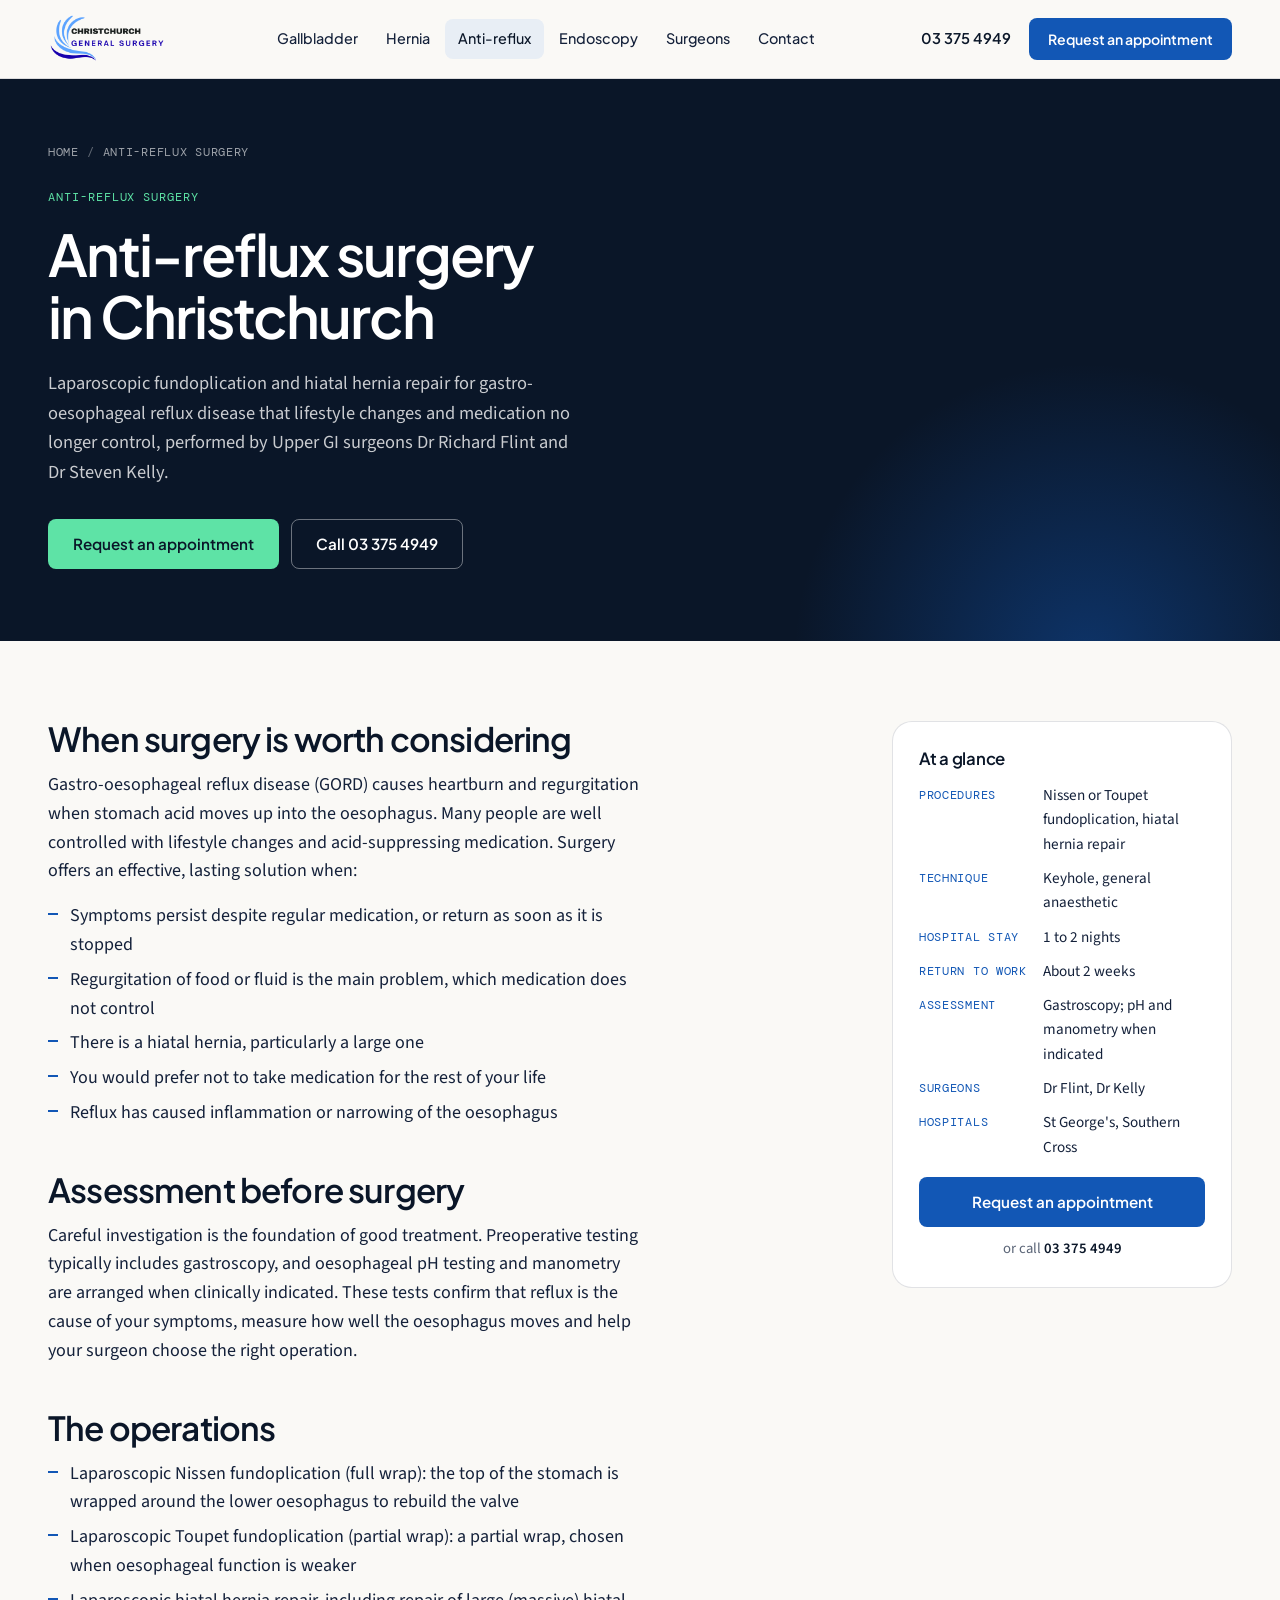
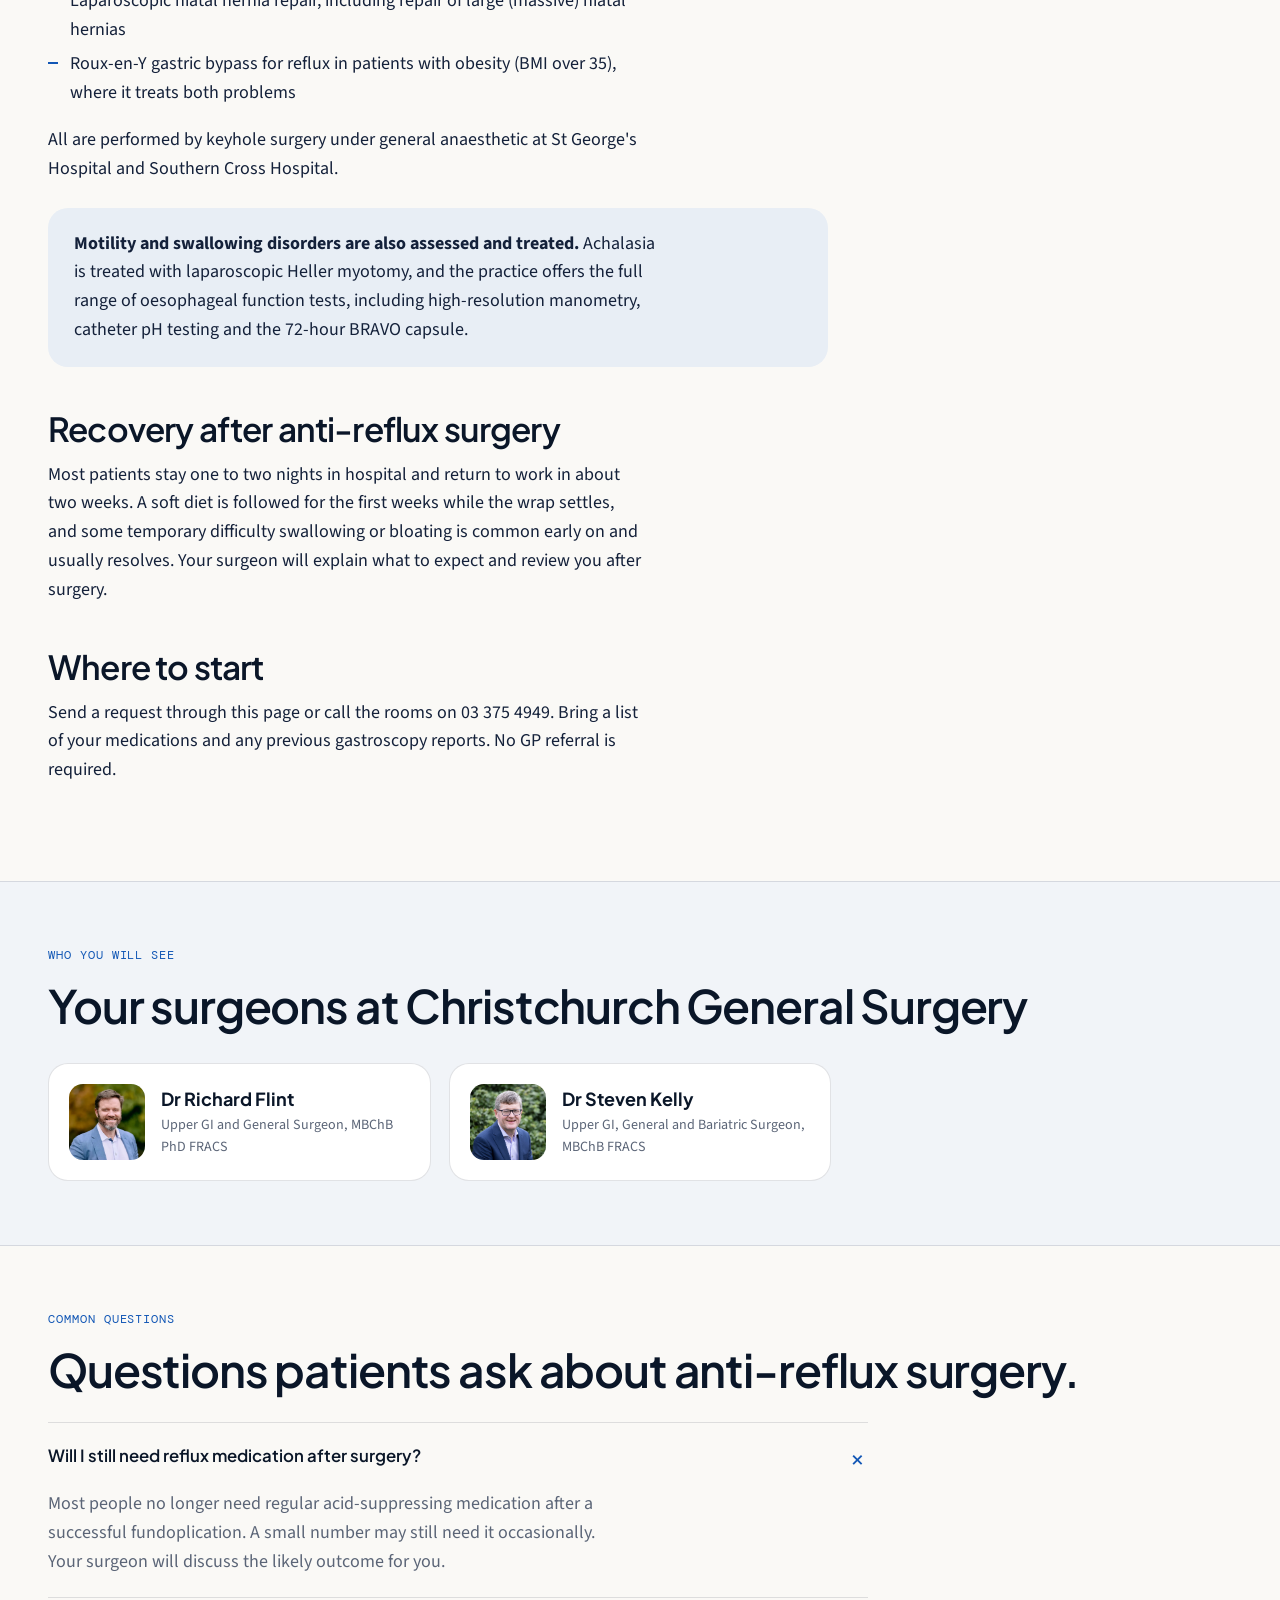
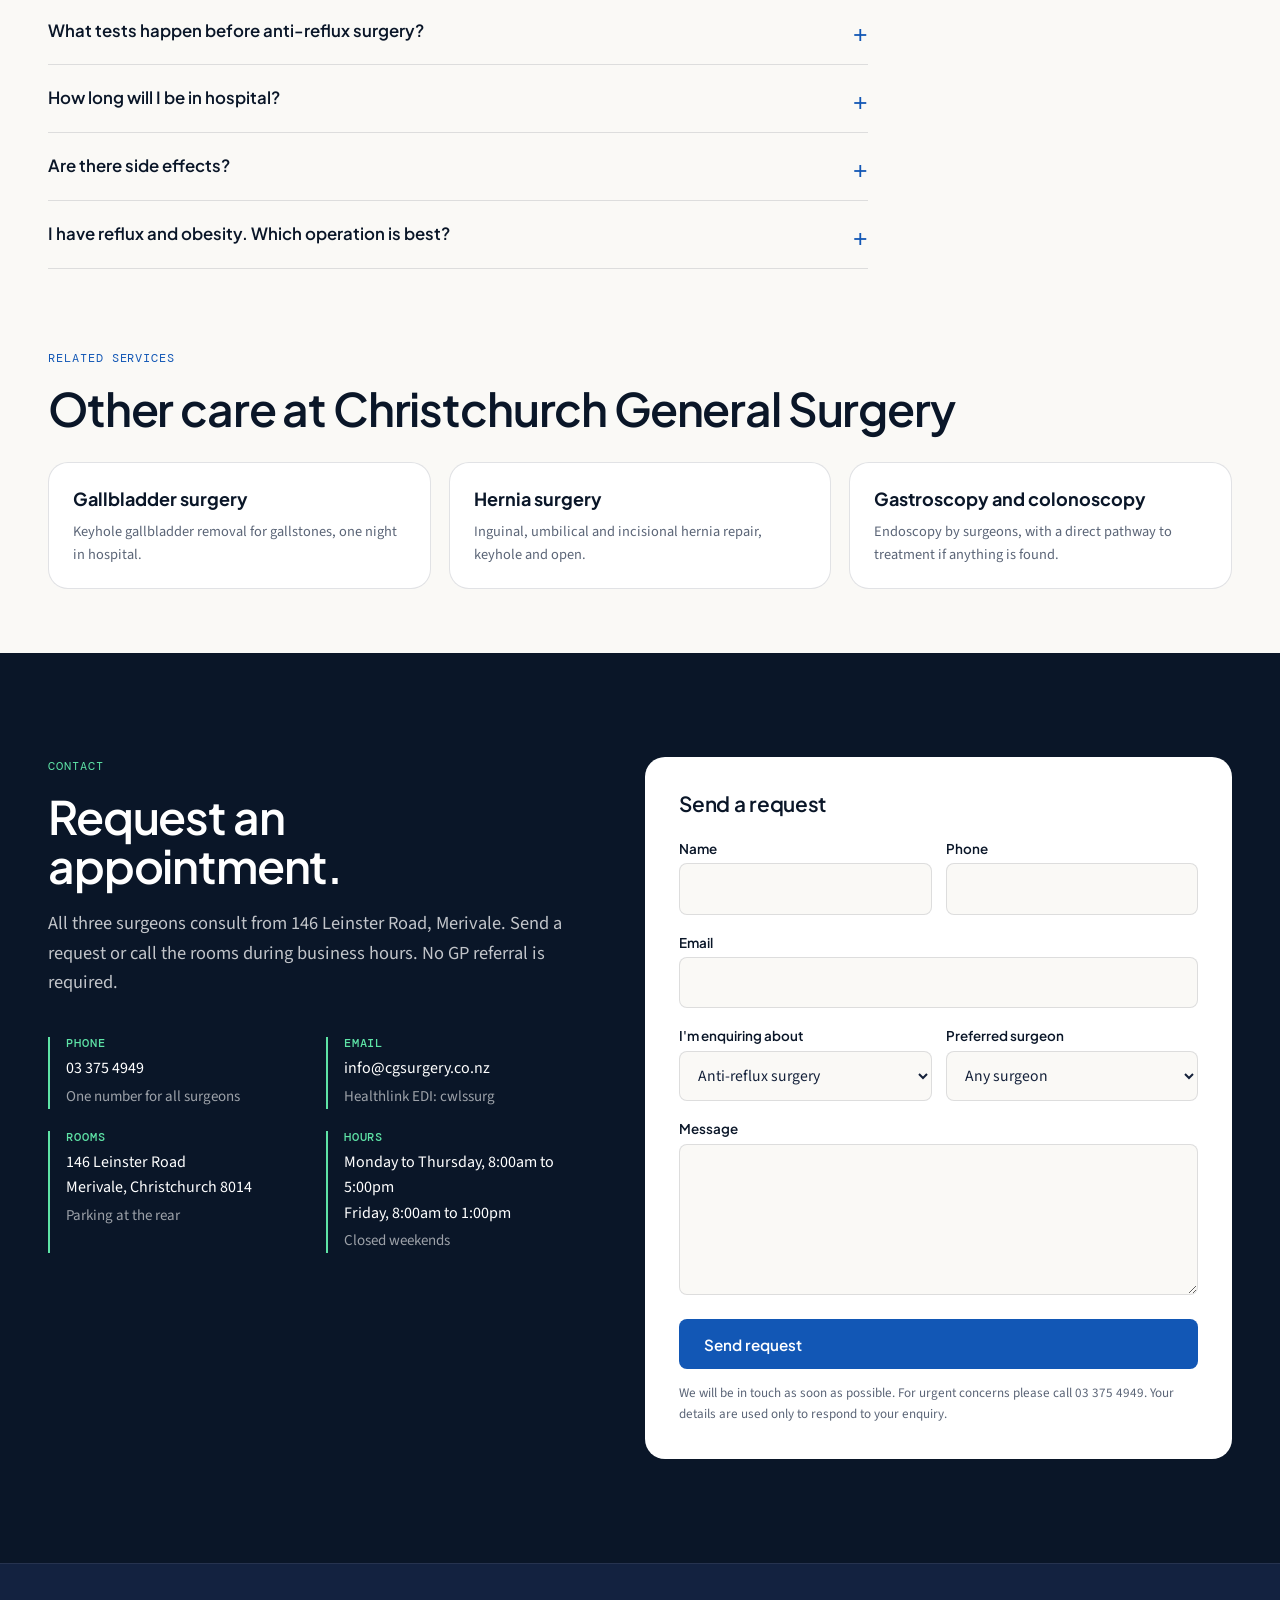
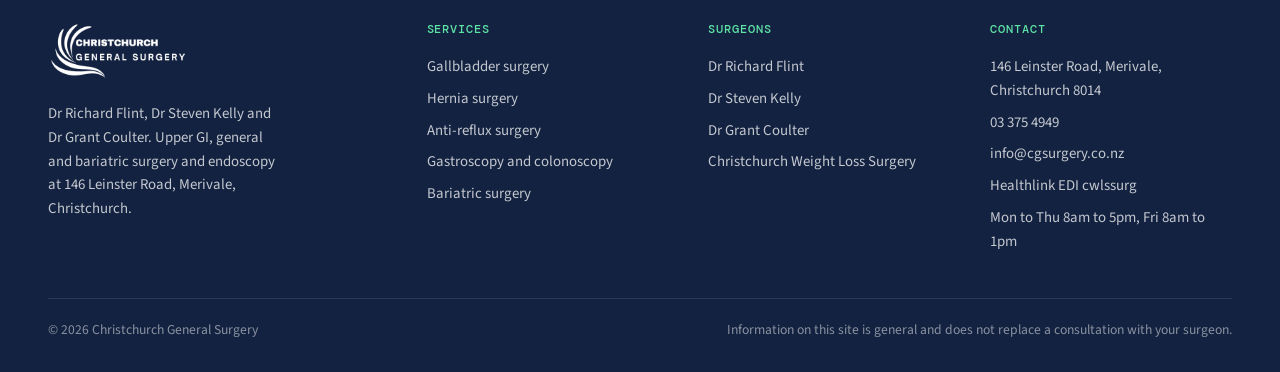
==== anti-reflux-surgery-christchurch/index.html @ 4b572319 "Redesign: Ink design with service pages, SEO, Google Ads tag and Netlify form New single-page home p" ====
<!DOCTYPE html>
<html lang="en-NZ">
<head>
<meta charset="UTF-8">
<meta name="viewport" content="width=device-width, initial-scale=1.0">
<title>Anti-Reflux Surgery Christchurch | Fundoplication & Hiatal Hernia Repair</title>
<meta name="description" content="Laparoscopic anti-reflux surgery in Christchurch: Nissen and Toupet fundoplication and hiatal hernia repair for reflux that medication no longer controls. Dr Richard Flint and Dr Steven Kelly, Upper GI surgeons. One to two nights in hospital.">
<meta name="robots" content="index, follow, max-image-preview:large, max-snippet:-1">
<link rel="canonical" href="https://christchurchgeneralsurgery.co.nz/anti-reflux-surgery-christchurch/">
<meta name="theme-color" content="#0A1628">
<meta name="geo.region" content="NZ-CAN">
<meta name="geo.placename" content="Merivale, Christchurch">
<meta property="og:type" content="website">
<meta property="og:site_name" content="Christchurch General Surgery">
<meta property="og:locale" content="en_NZ">
<meta property="og:title" content="Anti-Reflux Surgery Christchurch | Fundoplication & Hiatal Hernia Repair">
<meta property="og:description" content="Laparoscopic anti-reflux surgery in Christchurch: Nissen and Toupet fundoplication and hiatal hernia repair for reflux that medication no longer controls. Dr Richard Flint and Dr Steven Kelly, Upper GI surgeons. One to two nights in hospital.">
<meta property="og:url" content="https://christchurchgeneralsurgery.co.nz/anti-reflux-surgery-christchurch/">
<meta property="og:image" content="https://christchurchgeneralsurgery.co.nz/images/og-christchurch-general-surgery.jpg">
<meta property="og:image:width" content="1200">
<meta property="og:image:height" content="630">
<meta name="twitter:card" content="summary_large_image">
<meta name="twitter:title" content="Anti-Reflux Surgery Christchurch | Fundoplication & Hiatal Hernia Repair">
<meta name="twitter:description" content="Laparoscopic anti-reflux surgery in Christchurch: Nissen and Toupet fundoplication and hiatal hernia repair for reflux that medication no longer controls. Dr Richard Flint and Dr Steven Kelly, Upper GI surgeons. One to two nights in hospital.">
<meta name="twitter:image" content="https://christchurchgeneralsurgery.co.nz/images/og-christchurch-general-surgery.jpg">
<link rel="icon" href="/favicon.svg" type="image/svg+xml">
<link rel="icon" href="/favicon-32.png" sizes="32x32" type="image/png">
<link rel="apple-touch-icon" href="/apple-touch-icon.png">
<link rel="manifest" href="/site.webmanifest">
<script async src="https://www.googletagmanager.com/gtag/js?id=G-P8L0BK0NYY"></script>
<script>
window.dataLayer=window.dataLayer||[];function gtag(){dataLayer.push(arguments);}gtag('js',new Date());
gtag('config','G-P8L0BK0NYY');
/* Google Ads conversion tracking: 'Submit lead form' conversion action (fires on /thank-you/). */
window.CGS_ADS_ID='AW-7681049665';
window.CGS_ADS_CONVERSION_LABEL='76OHCMGIzs4cEKjw5ptE';
if(window.CGS_ADS_ID){gtag('config',window.CGS_ADS_ID,{allow_enhanced_conversions:true});}
</script>
<link rel="preconnect" href="https://fonts.googleapis.com">
<link rel="preconnect" href="https://fonts.gstatic.com" crossorigin>
<link href="https://fonts.googleapis.com/css2?family=Plus+Jakarta+Sans:wght@400;500;600;700&family=Source+Sans+3:wght@400;500;600&family=DM+Mono:wght@400;500&display=swap" rel="stylesheet">
<link rel="stylesheet" href="/css/site.css">
<script type="application/ld+json">{
 "@context": "https://schema.org",
 "@type": "MedicalWebPage",
 "@id": "https://christchurchgeneralsurgery.co.nz/anti-reflux-surgery-christchurch/#webpage",
 "url": "https://christchurchgeneralsurgery.co.nz/anti-reflux-surgery-christchurch/",
 "name": "Anti-Reflux Surgery Christchurch | Fundoplication & Hiatal Hernia Repair",
 "description": "Laparoscopic anti-reflux surgery in Christchurch: Nissen and Toupet fundoplication and hiatal hernia repair for reflux that medication no longer controls. Dr Richard Flint and Dr Steven Kelly, Upper GI surgeons. One to two nights in hospital.",
 "inLanguage": "en-NZ",
 "isPartOf": {
  "@id": "https://christchurchgeneralsurgery.co.nz/#website"
 },
 "about": {
  "@type": "MedicalProcedure",
  "name": "Laparoscopic fundoplication and hiatal hernia repair",
  "procedureType": "https://schema.org/SurgicalProcedure",
  "howPerformed": "Keyhole, general anaesthetic",
  "provider": {
   "@id": "https://christchurchgeneralsurgery.co.nz/#organization"
  }
 },
 "audience": {
  "@type": "MedicalAudience",
  "audienceType": "Patient"
 },
 "provider": {
  "@id": "https://christchurchgeneralsurgery.co.nz/#organization"
 },
 "lastReviewed": "2026-09-12"
}</script>
<script type="application/ld+json">{
 "@context": "https://schema.org",
 "@type": "BreadcrumbList",
 "itemListElement": [
  {
   "@type": "ListItem",
   "position": 1,
   "name": "Home",
   "item": "https://christchurchgeneralsurgery.co.nz/"
  },
  {
   "@type": "ListItem",
   "position": 2,
   "name": "Anti-reflux surgery in Christchurch",
   "item": "https://christchurchgeneralsurgery.co.nz/anti-reflux-surgery-christchurch/"
  }
 ]
}</script>
<script type="application/ld+json">{
 "@context": "https://schema.org",
 "@type": "FAQPage",
 "mainEntity": [
  {
   "@type": "Question",
   "name": "Will I still need reflux medication after surgery?",
   "acceptedAnswer": {
    "@type": "Answer",
    "text": "Most people no longer need regular acid-suppressing medication after a successful fundoplication. A small number may still need it occasionally. Your surgeon will discuss the likely outcome for you."
   }
  },
  {
   "@type": "Question",
   "name": "What tests happen before anti-reflux surgery?",
   "acceptedAnswer": {
    "@type": "Answer",
    "text": "Preoperative testing typically includes gastroscopy. Oesophageal pH testing and manometry are arranged when clinically indicated."
   }
  },
  {
   "@type": "Question",
   "name": "How long will I be in hospital?",
   "acceptedAnswer": {
    "@type": "Answer",
    "text": "Anti-reflux and hiatal hernia surgery is usually a one to two night stay, with a return to work in about two weeks."
   }
  },
  {
   "@type": "Question",
   "name": "Are there side effects?",
   "acceptedAnswer": {
    "@type": "Answer",
    "text": "Some people notice temporary difficulty swallowing, bloating or difficulty burping in the first weeks. These usually settle as the wrap softens. Your surgeon will explain the risks and benefits in detail at your consultation."
   }
  },
  {
   "@type": "Question",
   "name": "I have reflux and obesity. Which operation is best?",
   "acceptedAnswer": {
    "@type": "Answer",
    "text": "For patients with a BMI over 35, Roux-en-Y gastric bypass may be recommended because it treats reflux and supports weight loss at the same time. This is discussed individually."
   }
  }
 ]
}</script>
</head>
<body>
<a class="skip" href="#main">Skip to content</a>
<nav class="nav" aria-label="Primary">
  <div class="wrap">
    <a class="brand" href="/" aria-label="Christchurch General Surgery home"><img src="/images/cgs-logo.png" alt="Christchurch General Surgery" width="820" height="360"></a>
    <button class="menu" type="button" aria-expanded="false" aria-controls="nav-links" aria-label="Open menu"><span></span><span></span><span></span></button>
    <ul id="nav-links">
      <li><a href="/gallbladder-surgery-christchurch/">Gallbladder</a></li>
      <li><a href="/hernia-surgery-christchurch/">Hernia</a></li>
      <li><a href="/anti-reflux-surgery-christchurch/" aria-current="page">Anti-reflux</a></li>
      <li><a href="/endoscopy-christchurch/">Endoscopy</a></li>
      <li><a href="/#surgeons">Surgeons</a></li>
      <li><a href="/#contact">Contact</a></li>
    </ul>
    <div class="right">
      <a class="phone" href="tel:+6433754949">03 375 4949</a>
      <a class="btn btn-p" href="/#contact">Request an appointment</a>
    </div>
  </div>
</nav>
<main id="main">
<header class="page-hero">
  <div class="wrap">
    <ol class="crumbs"><li><a href="/">Home</a></li><li>Anti-reflux surgery</li></ol>
    <span class="mono">Anti-reflux surgery</span>
    <h1>Anti-reflux surgery in Christchurch</h1>
    <p>Laparoscopic fundoplication and hiatal hernia repair for gastro-oesophageal reflux disease that lifestyle changes and medication no longer control, performed by Upper GI surgeons Dr Richard Flint and Dr Steven Kelly.</p>
    <div class="ctas">
      <a class="btn btn-m" href="#contact">Request an appointment</a>
      <a class="btn btn-w" href="tel:+6433754949">Call 03 375 4949</a>
    </div>
  </div>
</header>
<section class="svc-body">
  <div class="wrap">
    <article class="prose">
      <h2>When surgery is worth considering</h2>
      <p>Gastro-oesophageal reflux disease (GORD) causes heartburn and regurgitation when stomach acid moves up into the oesophagus. Many people are well controlled with lifestyle changes and acid-suppressing medication. Surgery offers an effective, lasting solution when:</p>
      <ul>
        <li>Symptoms persist despite regular medication, or return as soon as it is stopped</li>
        <li>Regurgitation of food or fluid is the main problem, which medication does not control</li>
        <li>There is a hiatal hernia, particularly a large one</li>
        <li>You would prefer not to take medication for the rest of your life</li>
        <li>Reflux has caused inflammation or narrowing of the oesophagus</li>
      </ul>
      <h2>Assessment before surgery</h2>
      <p>Careful investigation is the foundation of good treatment. Preoperative testing typically includes gastroscopy, and oesophageal pH testing and manometry are arranged when clinically indicated. These tests confirm that reflux is the cause of your symptoms, measure how well the oesophagus moves and help your surgeon choose the right operation.</p>
      <h2>The operations</h2>
      <ul>
        <li>Laparoscopic Nissen fundoplication (full wrap): the top of the stomach is wrapped around the lower oesophagus to rebuild the valve</li>
        <li>Laparoscopic Toupet fundoplication (partial wrap): a partial wrap, chosen when oesophageal function is weaker</li>
        <li>Laparoscopic hiatal hernia repair, including repair of large (massive) hiatal hernias</li>
        <li>Roux-en-Y gastric bypass for reflux in patients with obesity (BMI over 35), where it treats both problems</li>
      </ul>
      <p>All are performed by keyhole surgery under general anaesthetic at St George's Hospital and Southern Cross Hospital.</p>
      <div class="callout"><p><strong>Motility and swallowing disorders are also assessed and treated.</strong> Achalasia is treated with laparoscopic Heller myotomy, and the practice offers the full range of oesophageal function tests, including high-resolution manometry, catheter pH testing and the 72-hour BRAVO capsule.</p></div>
      <h2>Recovery after anti-reflux surgery</h2>
      <p>Most patients stay one to two nights in hospital and return to work in about two weeks. A soft diet is followed for the first weeks while the wrap settles, and some temporary difficulty swallowing or bloating is common early on and usually resolves. Your surgeon will explain what to expect and review you after surgery.</p>
      <h2>Where to start</h2>
      <p>Send a request through this page or call the rooms on 03 375 4949. Bring a list of your medications and any previous gastroscopy reports. No GP referral is required.</p>
    </article>
    <aside class="aside">
      <div class="facts">
        <h3>At a glance</h3>
        <dl><dt>Procedures</dt><dd>Nissen or Toupet fundoplication, hiatal hernia repair</dd><dt>Technique</dt><dd>Keyhole, general anaesthetic</dd><dt>Hospital stay</dt><dd>1 to 2 nights</dd><dt>Return to work</dt><dd>About 2 weeks</dd><dt>Assessment</dt><dd>Gastroscopy; pH and manometry when indicated</dd><dt>Surgeons</dt><dd>Dr Flint, Dr Kelly</dd><dt>Hospitals</dt><dd>St George's, Southern Cross</dd></dl>
        <a class="btn btn-p" href="#contact">Request an appointment</a>
        <p class="call">or call <a href="tel:+6433754949">03 375 4949</a></p>
      </div>
    </aside>
  </div>
</section>
<section class="who">
  <div class="wrap">
    <span class="mono">Who you will see</span>
    <h2>Your surgeons at Christchurch General Surgery</h2>
    <div class="who-grid"><div class="who-card"><img src="/images/dr-richard-flint-surgeon-christchurch.jpg" alt="Dr Richard Flint, Upper GI and General Surgeon, MBChB PhD FRACS" width="532" height="466" loading="lazy"><div><b>Dr Richard Flint</b><span>Upper GI and General Surgeon, MBChB PhD FRACS</span></div></div><div class="who-card"><img src="/images/dr-steven-kelly-surgeon-christchurch.jpg" alt="Dr Steven Kelly, Upper GI, General and Bariatric Surgeon, MBChB FRACS" width="900" height="900" loading="lazy"><div><b>Dr Steven Kelly</b><span>Upper GI, General and Bariatric Surgeon, MBChB FRACS</span></div></div></div>
  </div>
</section>
<section class="faq-simple" id="faq">
  <div class="wrap">
    <span class="mono">Common questions</span>
    <h2>Questions patients ask about anti-reflux surgery.</h2>
    <div class="grid">
      <details open><summary>Will I still need reflux medication after surgery?</summary><p>Most people no longer need regular acid-suppressing medication after a successful fundoplication. A small number may still need it occasionally. Your surgeon will discuss the likely outcome for you.</p></details>
      <details><summary>What tests happen before anti-reflux surgery?</summary><p>Preoperative testing typically includes gastroscopy. Oesophageal pH testing and manometry are arranged when clinically indicated.</p></details>
      <details><summary>How long will I be in hospital?</summary><p>Anti-reflux and hiatal hernia surgery is usually a one to two night stay, with a return to work in about two weeks.</p></details>
      <details><summary>Are there side effects?</summary><p>Some people notice temporary difficulty swallowing, bloating or difficulty burping in the first weeks. These usually settle as the wrap softens. Your surgeon will explain the risks and benefits in detail at your consultation.</p></details>
      <details><summary>I have reflux and obesity. Which operation is best?</summary><p>For patients with a BMI over 35, Roux-en-Y gastric bypass may be recommended because it treats reflux and supports weight loss at the same time. This is discussed individually.</p></details>
    </div>
  </div>
</section>
<section class="related" style="padding-top:0">
  <div class="wrap">
    <span class="mono">Related services</span>
    <h2>Other care at Christchurch General Surgery</h2>
    <div class="rel-grid"><a href="/gallbladder-surgery-christchurch/"><b>Gallbladder surgery</b><span>Keyhole gallbladder removal for gallstones, one night in hospital.</span></a><a href="/hernia-surgery-christchurch/"><b>Hernia surgery</b><span>Inguinal, umbilical and incisional hernia repair, keyhole and open.</span></a><a href="/endoscopy-christchurch/"><b>Gastroscopy and colonoscopy</b><span>Endoscopy by surgeons, with a direct pathway to treatment if anything is found.</span></a></div>
  </div>
</section>
<section class="contact" id="contact">
  <div class="wrap">
    <div>
      <span class="mono">Contact</span>
      <h2>Request an appointment.</h2>
      <p class="lede" style="margin-top:18px">All three surgeons consult from 146 Leinster Road, Merivale. Send a request or call the rooms during business hours. No GP referral is required.</p>
      <div class="cinfo">
        <div><h4>Phone</h4><p><a href="tel:+6433754949">03 375 4949</a></p><small>One number for all surgeons</small></div>
        <div><h4>Email</h4><p><a href="mailto:info@cgsurgery.co.nz">info@cgsurgery.co.nz</a></p><small>Healthlink EDI: cwlssurg</small></div>
        <div><h4>Rooms</h4><p>146 Leinster Road<br>Merivale, Christchurch 8014</p><small>Parking at the rear</small></div>
        <div><h4>Hours</h4><p>Monday to Thursday, 8:00am to 5:00pm<br>Friday, 8:00am to 1:00pm</p><small>Closed weekends</small></div>
      </div>
    </div>
    <form name="contact" method="POST" action="/thank-you/" data-netlify="true" netlify-honeypot="bot-field">
      <input type="hidden" name="form-name" value="contact">
      <input type="hidden" name="page" value="/anti-reflux-surgery-christchurch/">
      <input type="hidden" name="subject" value="Website enquiry - Christchurch General Surgery">
      <p class="hp" aria-hidden="true"><label>Leave this field empty <input name="bot-field" tabindex="-1" autocomplete="off"></label></p>
      <h3>Send a request</h3>
      <div class="row">
        <div><label for="reflux-name">Name</label><input id="reflux-name" name="name" autocomplete="name" required></div>
        <div><label for="reflux-phone">Phone</label><input id="reflux-phone" name="phone" type="tel" autocomplete="tel"></div>
      </div>
      <div><label for="reflux-email">Email</label><input id="reflux-email" name="email" type="email" autocomplete="email" required></div>
      <div class="row">
        <div><label for="reflux-topic">I'm enquiring about</label><select id="reflux-topic" name="topic"><option>Gallbladder</option><option>Hernia</option><option selected>Anti-reflux surgery</option><option>Abdominal pain</option><option>Gastroscopy or colonoscopy</option><option>Bariatric surgery</option><option>Something else</option></select></div>
        <div><label for="reflux-surgeon">Preferred surgeon</label><select id="reflux-surgeon" name="surgeon"><option>Any surgeon</option><option>Dr Richard Flint</option><option>Dr Steven Kelly</option><option>Dr Grant Coulter (consultation or endoscopy)</option></select></div>
      </div>
      <div><label for="reflux-message">Message</label><textarea id="reflux-message" name="message" rows="5"></textarea></div>
      <button class="btn btn-p" type="submit">Send request</button>
      <small>We will be in touch as soon as possible. For urgent concerns please call 03 375 4949. Your details are used only to respond to your enquiry.</small>
    </form>
  </div>
</section>

</main>
<footer>
  <div class="wrap">
    <div class="fgrid">
      <div><img src="/images/cgs-logo.png" alt="Christchurch General Surgery" width="820" height="360" loading="lazy"><p style="font-size:.93rem;max-width:34ch">Dr Richard Flint, Dr Steven Kelly and Dr Grant Coulter. Upper GI, general and bariatric surgery and endoscopy at 146 Leinster Road, Merivale, Christchurch.</p></div>
      <div><h5>Services</h5><ul><li><a href="/gallbladder-surgery-christchurch/">Gallbladder surgery</a></li><li><a href="/hernia-surgery-christchurch/">Hernia surgery</a></li><li><a href="/anti-reflux-surgery-christchurch/">Anti-reflux surgery</a></li><li><a href="/endoscopy-christchurch/">Gastroscopy and colonoscopy</a></li><li><a href="https://cwls.co.nz" rel="noopener">Bariatric surgery</a></li></ul></div>
      <div><h5>Surgeons</h5><ul><li><a href="https://richardflintsurgery.co.nz" rel="noopener">Dr Richard Flint</a></li><li><a href="https://doctorstevenkelly.com" rel="noopener">Dr Steven Kelly</a></li><li><a href="/#surgeons">Dr Grant Coulter</a></li><li><a href="https://cwls.co.nz" rel="noopener">Christchurch Weight Loss Surgery</a></li></ul></div>
      <div><h5>Contact</h5><ul><li>146 Leinster Road, Merivale, Christchurch 8014</li><li><a href="tel:+6433754949">03 375 4949</a></li><li><a href="mailto:info@cgsurgery.co.nz">info@cgsurgery.co.nz</a></li><li>Healthlink EDI cwlssurg</li><li>Mon to Thu 8am to 5pm, Fri 8am to 1pm</li></ul></div>
    </div>
    <div class="fbot"><span>&copy; 2026 Christchurch General Surgery</span><span>Information on this site is general and does not replace a consultation with your surgeon.</span></div>
  </div>
</footer>
<script src="/js/site.js" defer></script>
</body>
</html>
---- css/site.css ----
:root{
  color-scheme:light;
  --ivory:#FAF9F6; --white:#FFFFFF; --pale:#E8EEF5; --pale-2:#F1F4F8;
  --ink:#0A1628; --ink-2:#132240; --blue:#1257B5; --blue-h:#0E4694; --mint:#5EE3A6; --mint-d:#1C9C68;
  --text:#14213A; --muted:#5B6577; --line:rgba(10,22,40,.12);
  --disp:'Plus Jakarta Sans','Helvetica Neue',Arial,sans-serif; --body:'Source Sans 3','Helvetica Neue',Arial,sans-serif; --mono:'DM Mono',ui-monospace,Menlo,monospace;
  --r:8px; --r-lg:20px; --max:1240px;
}
*,*::before,*::after{box-sizing:border-box;margin:0;padding:0}
html{scroll-behavior:smooth;-webkit-text-size-adjust:100%}
body{font-family:var(--body);color:var(--text);background:var(--ivory);line-height:1.6;-webkit-font-smoothing:antialiased;font-size:18px}
img{max-width:100%;display:block}
a{color:inherit;text-decoration:none}
ul{list-style:none}
.wrap{max-width:var(--max);margin:0 auto;padding:0 28px}
h1,h2,h3,h4{font-family:var(--disp);font-weight:600;letter-spacing:-.025em;line-height:1.08;text-wrap:balance;color:var(--ink)}
h1{font-size:clamp(2.7rem,5.4vw,4.4rem);letter-spacing:-.035em}
h2{font-size:clamp(2rem,3.6vw,3rem)}
h3{font-size:1.3rem;letter-spacing:-.015em;line-height:1.25}
.mono{font-family:var(--mono);font-size:.74rem;letter-spacing:.08em;text-transform:uppercase;color:var(--blue);display:block;margin-bottom:16px}
.lede{font-size:1.15rem;color:var(--muted);max-width:60ch}
.btn{display:inline-flex;align-items:center;gap:10px;height:50px;padding:0 24px;border-radius:var(--r);font-family:var(--disp);font-weight:600;font-size:.95rem;border:1.5px solid transparent;transition:background .18s,color .18s,border-color .18s;white-space:nowrap}
.btn:focus-visible{outline:3px solid var(--mint);outline-offset:2px}
.btn-p{background:var(--blue);color:#fff}.btn-p:hover{background:var(--blue-h)}
.btn-m{background:var(--mint);color:var(--ink)}.btn-m:hover{background:#4BD595}
.btn-w{background:transparent;color:#fff;border-color:rgba(255,255,255,.4)}.btn-w:hover{border-color:#fff}
.btn-o{background:transparent;color:var(--ink);border-color:var(--ink)}.btn-o:hover{background:var(--ink);color:#fff}
.link{color:var(--blue);font-weight:600;display:inline-flex;align-items:center;gap:6px;font-family:var(--disp);font-size:.92rem}.link:hover{text-decoration:underline}
.link svg{width:16px;height:16px}
section{padding:104px 0}
/* NAV */
.nav{position:sticky;top:0;z-index:50;background:rgba(250,249,246,.92);backdrop-filter:blur(12px);border-bottom:1px solid var(--line)}
.nav .wrap{height:78px;display:flex;align-items:center;justify-content:space-between;gap:24px}
.nav img{height:54px;width:auto}
.nav ul{display:flex;gap:2px}
.nav li a{display:block;padding:8px 13px;border-radius:var(--r);font-family:var(--disp);font-size:.9rem;font-weight:500;color:var(--text)}
.nav li a:hover{background:var(--pale);color:var(--ink)}
.nav .right{display:flex;align-items:center;gap:18px}
.nav .phone{font-family:var(--disp);font-weight:600;color:var(--ink);font-size:.92rem}
.nav .btn{height:42px;padding:0 18px;font-size:.88rem}
/* HERO */
.hero{background:var(--ink);color:#fff;padding:88px 0 0;position:relative;overflow:hidden}
.hero::before{content:"";position:absolute;inset:auto -10% -40% auto;width:60vw;height:60vw;max-width:900px;max-height:900px;border-radius:50%;background:radial-gradient(circle,rgba(18,87,181,.45),rgba(18,87,181,0) 65%);pointer-events:none}
.hero .wrap{display:grid;grid-template-columns:1.1fr .9fr;gap:56px;align-items:end;position:relative}
.hero .copy{padding-bottom:88px}
.hero .mono{color:var(--mint)}
.hero h1{color:#fff}
.hero h1 span{color:var(--mint)}
.hero p{font-size:1.2rem;color:rgba(255,255,255,.78);max-width:50ch;margin:26px 0 36px}
.hero .ctas{display:flex;gap:12px;flex-wrap:wrap}
.hero .pic{position:relative}
.hero .pic img{border-radius:var(--r-lg) var(--r-lg) 0 0;aspect-ratio:4/4.4;object-fit:cover;object-position:center 15%;width:100%}
.hero .badge{position:absolute;left:-28px;bottom:56px;background:var(--white);color:var(--ink);border-radius:14px;padding:16px 18px;box-shadow:0 20px 50px rgba(0,0,0,.3);display:grid;grid-template-columns:auto 1fr;gap:12px;align-items:center;max-width:300px}
.hero .badge .dot{width:10px;height:10px;border-radius:50%;background:var(--mint-d);box-shadow:0 0 0 4px rgba(94,227,166,.3)}
.hero .badge b{font-family:var(--disp);font-size:.92rem;display:block}
.hero .badge small{color:var(--muted);font-size:.82rem}
.ticker{background:var(--ink-2);border-top:1px solid rgba(255,255,255,.1);color:rgba(255,255,255,.85)}
.ticker .wrap{display:flex;flex-wrap:wrap;gap:12px 40px;padding-top:18px;padding-bottom:18px;font-family:var(--mono);font-size:.78rem;letter-spacing:.06em;text-transform:uppercase}
.ticker span::before{content:"";display:inline-block;width:6px;height:6px;border-radius:50%;background:var(--mint);margin-right:10px;vertical-align:middle}
/* BENTO */
.bento{display:grid;grid-template-columns:repeat(6,1fr);grid-auto-rows:minmax(200px,auto);gap:18px;margin-top:52px}
.tile{background:var(--white);border:1px solid var(--line);border-radius:var(--r-lg);padding:30px;display:flex;flex-direction:column;gap:12px}
.tile.big{grid-column:span 3;grid-row:span 2}
.tile.mid{grid-column:span 3}
.tile.sm{grid-column:span 2}
.tile.wide{grid-column:span 4}
.tile.dark{background:var(--ink);color:#fff;border-color:transparent}
.tile.dark h3{color:#fff}.tile.dark p{color:rgba(255,255,255,.75)}
.tile.blue{background:var(--blue);color:#fff;border-color:transparent}
.tile.blue h3{color:#fff}.tile.blue p{color:rgba(255,255,255,.8)}
.tile.pale{background:var(--pale)}
.tile .mono{margin-bottom:4px}
.tile p{color:var(--muted);font-size:.98rem}
.tile ul{display:flex;flex-wrap:wrap;gap:8px;margin-top:auto;padding-top:14px}
.tile li{font-family:var(--disp);font-size:.8rem;font-weight:500;padding:6px 12px;border-radius:999px;background:var(--pale);color:var(--ink)}
.tile.dark li{background:rgba(255,255,255,.12);color:#fff}
.tile.blue li{background:rgba(255,255,255,.18);color:#fff}
.tile .link{margin-top:auto;padding-top:14px}
.tile.dark .link,.tile.blue .link{color:var(--mint)}
.tile .big-n{font-family:var(--disp);font-weight:700;font-size:3.4rem;letter-spacing:-.04em;line-height:1;color:var(--mint);font-variant-numeric:tabular-nums}
/* OUTCOMES */
.out{background:var(--pale-2);border-top:1px solid var(--line);border-bottom:1px solid var(--line)}
.out .wrap{display:grid;grid-template-columns:1fr 1.3fr;gap:64px;align-items:center}
.stats{display:grid;grid-template-columns:1fr 1fr;gap:18px}
.stat{background:var(--white);border:1px solid var(--line);border-radius:var(--r-lg);padding:26px}
.stat b{font-family:var(--disp);font-weight:700;font-size:clamp(2.4rem,4vw,3.4rem);letter-spacing:-.04em;line-height:1;color:var(--ink);display:block;font-variant-numeric:tabular-nums}
.stat b i{font-style:normal;color:var(--mint-d)}
.stat span{display:block;margin-top:8px;color:var(--muted);font-size:.95rem}
.stat .bar{height:4px;border-radius:2px;background:var(--pale);margin-top:16px;overflow:hidden}
.stat .bar i{display:block;height:100%;background:linear-gradient(90deg,var(--blue),var(--mint))}
/* SURGEONS */
.docs{display:grid;grid-template-columns:1fr 1fr;gap:20px;margin-top:52px}
.doc{background:var(--white);border:1px solid var(--line);border-radius:var(--r-lg);overflow:hidden}
.doc .top{display:grid;grid-template-columns:170px 1fr;gap:24px;padding:26px;align-items:center;border-bottom:1px solid var(--line)}
.doc .top img{width:100%;aspect-ratio:1;object-fit:cover;object-position:center 20%;border-radius:14px;height:auto}
.doc .role{color:var(--blue);font-family:var(--disp);font-weight:600;font-size:.9rem;margin-top:4px}
.doc .quals{font-family:var(--mono);font-size:.76rem;letter-spacing:.06em;color:var(--muted);margin-top:6px}
.doc .body{padding:26px}
.doc .body p{color:var(--muted);font-size:.97rem;margin-bottom:16px}
.tl{display:grid;gap:0}
.tl li{display:grid;grid-template-columns:64px 1fr;gap:14px;font-size:.92rem;padding:8px 0;border-top:1px dashed var(--line)}
.tl li span{font-family:var(--mono);font-size:.76rem;color:var(--blue);padding-top:3px}
.doc .acts{display:flex;gap:18px;margin-top:18px;flex-wrap:wrap}
.doc.consult{grid-column:1/-1}
.doc.consult .top{grid-template-columns:170px 1fr auto}
.doc.consult .top .pill{font-family:var(--mono);font-size:.74rem;letter-spacing:.06em;text-transform:uppercase;color:var(--mint-d);background:rgba(94,227,166,.14);border:1px solid rgba(28,156,104,.3);border-radius:999px;padding:8px 14px;white-space:nowrap}
.doc.consult .body{display:grid;grid-template-columns:1.35fr 1fr;gap:32px;align-items:start}
.note{background:var(--pale);border-radius:14px;padding:22px 24px}
.note h4{font-size:1rem;margin-bottom:8px}
.note p{margin:0!important;font-size:.95rem}
.note ul{margin-top:12px;display:flex;flex-direction:column;gap:6px;font-size:.92rem}
.note li{display:flex;gap:10px}
.note li::before{content:"";flex:none;width:6px;height:6px;border-radius:50%;background:var(--blue);margin-top:.6em}
/* FAQ */
.faq{background:var(--white);border-top:1px solid var(--line)}
.faq .wrap{display:grid;grid-template-columns:1fr 1.4fr;gap:64px;align-items:start}
details{border-top:1px solid var(--line)}
details:last-child{border-bottom:1px solid var(--line)}
summary{cursor:pointer;list-style:none;padding:20px 0;font-family:var(--disp);font-weight:600;font-size:1.05rem;display:flex;justify-content:space-between;align-items:center;gap:20px;color:var(--ink)}
summary::-webkit-details-marker{display:none}
summary::after{content:"+";font-weight:400;font-size:1.5rem;color:var(--blue);line-height:1;transition:transform .2s}
details[open] summary::after{transform:rotate(45deg)}
details p{padding:0 0 20px;color:var(--muted);max-width:62ch}
/* CONTACT */
.contact{background:var(--ink);color:#fff}
.contact h2{color:#fff}.contact .mono{color:var(--mint)}.contact .lede{color:rgba(255,255,255,.75)}
.contact .wrap{display:grid;grid-template-columns:1fr 1.1fr;gap:64px;align-items:start}
.cinfo{display:grid;grid-template-columns:1fr 1fr;gap:22px;margin-top:40px}
.cinfo div{border-left:2px solid var(--mint);padding-left:16px}
.cinfo h4{font-family:var(--mono);font-size:.74rem;letter-spacing:.08em;text-transform:uppercase;color:var(--mint);margin-bottom:6px;font-weight:500}
.cinfo p{font-size:1rem}
.cinfo small{color:rgba(255,255,255,.6);display:block;margin-top:3px}
form{background:var(--white);color:var(--text);border-radius:var(--r-lg);padding:34px;display:flex;flex-direction:column;gap:14px}
form h3{margin-bottom:4px}
form label{font-family:var(--disp);font-size:.84rem;font-weight:600;color:var(--ink)}
form input,form select,form textarea{width:100%;font:inherit;font-size:.98rem;padding:12px 14px;border:1px solid var(--line);border-radius:var(--r);background:var(--ivory);color:var(--text)}
form input:focus,form select:focus,form textarea:focus{outline:2px solid var(--mint);border-color:var(--blue)}
form .row{display:grid;grid-template-columns:1fr 1fr;gap:14px}
form textarea{min-height:120px;resize:vertical}
form small{color:var(--muted);font-size:.82rem}
/* FOOTER */
footer{background:var(--ink-2);color:rgba(255,255,255,.75);padding:56px 0 32px;border-top:1px solid rgba(255,255,255,.08)}
.fgrid{display:grid;grid-template-columns:1.4fr 1fr 1fr 1fr;gap:40px}
footer img{height:64px;width:auto;margin-bottom:18px;filter:brightness(0) invert(1)}
footer h5{font-family:var(--mono);font-size:.74rem;letter-spacing:.08em;text-transform:uppercase;color:var(--mint);margin-bottom:12px;font-weight:500}
footer li{font-size:.93rem;padding:4px 0}
footer li a:hover{color:#fff}
.fbot{margin-top:40px;padding-top:20px;border-top:1px solid rgba(255,255,255,.1);display:flex;justify-content:space-between;gap:16px;flex-wrap:wrap;font-size:.85rem;color:rgba(255,255,255,.5)}
@media (max-width:980px){
  .nav ul{display:none}
  .hero .wrap,.out .wrap,.docs,.faq .wrap,.contact .wrap{grid-template-columns:1fr}
  .hero .copy{padding-bottom:40px}
  .tile.big,.tile.mid,.tile.wide{grid-column:span 6}.tile.sm{grid-column:span 3}
  .fgrid{grid-template-columns:1fr 1fr}
}
@media (max-width:640px){
  section{padding:72px 0}
  .tile.sm{grid-column:span 6}
  .stats,.fgrid,.cinfo,form .row{grid-template-columns:1fr}
  .doc .top,.doc.consult .top,.doc.consult .body{grid-template-columns:1fr}
  .hero .badge{left:12px}
  .nav .phone{display:none}
}
@media (prefers-reduced-motion:reduce){*{transition:none!important}}

/* ---- production additions ---- */
img{height:auto}
html,body{overflow-x:hidden}
.nav .brand{display:block}
.nav img{height:54px;width:auto}
.menu{display:none;width:44px;height:44px;border:0;background:transparent;border-radius:var(--r);cursor:pointer;flex-direction:column;justify-content:center;gap:5px;align-items:center;margin-left:auto}
.menu span{display:block;width:22px;height:2px;background:var(--ink);border-radius:2px;transition:transform .2s,opacity .2s}
.menu[aria-expanded="true"] span:nth-child(1){transform:translateY(7px) rotate(45deg)}
.menu[aria-expanded="true"] span:nth-child(2){opacity:0}
.menu[aria-expanded="true"] span:nth-child(3){transform:translateY(-7px) rotate(-45deg)}
.nav li a[aria-current="page"]{background:var(--pale);color:var(--ink)}
.hp{position:absolute!important;left:-9999px!important;width:1px;height:1px;overflow:hidden}
form button[disabled]{opacity:.7;cursor:wait}
.skip{position:absolute;left:-9999px;top:8px;background:var(--mint);color:var(--ink);padding:10px 14px;border-radius:var(--r);z-index:100;font-family:var(--disp);font-weight:600}
.skip:focus{left:8px}
/* service pages */
.page-hero{background:var(--ink);color:#fff;padding:64px 0 72px;position:relative;overflow:hidden}
.page-hero::before{content:"";position:absolute;inset:auto -10% -60% auto;width:50vw;height:50vw;max-width:800px;max-height:800px;border-radius:50%;background:radial-gradient(circle,rgba(18,87,181,.45),rgba(18,87,181,0) 65%);pointer-events:none}
.page-hero .wrap{position:relative}
.page-hero h1{color:#fff;font-size:clamp(2.3rem,4.6vw,3.6rem);max-width:18ch}
.page-hero .mono{color:var(--mint)}
.page-hero p{font-size:1.15rem;color:rgba(255,255,255,.78);max-width:58ch;margin:22px 0 32px}
.crumbs{list-style:none;display:flex;flex-wrap:wrap;gap:8px;font-family:var(--mono);font-size:.74rem;letter-spacing:.06em;text-transform:uppercase;color:rgba(255,255,255,.6);margin-bottom:26px}
.crumbs a:hover{color:#fff}
.crumbs li+li::before{content:"/";margin-right:8px;color:rgba(255,255,255,.35)}
.page-hero .ctas{display:flex;gap:12px;flex-wrap:wrap}
.svc-body{padding:80px 0}
.svc-body .wrap{display:grid;grid-template-columns:1fr 340px;gap:64px;align-items:start}
.prose h2{font-size:clamp(1.6rem,2.6vw,2.1rem);margin:44px 0 14px}
.prose h2:first-child{margin-top:0}
.prose h3{font-size:1.2rem;margin:26px 0 8px}
.prose p{margin:0 0 16px;max-width:66ch}
.prose ul{margin:0 0 18px;padding-left:0;display:flex;flex-direction:column;gap:6px;max-width:66ch}
.prose li{padding-left:22px;position:relative}
.prose li::before{content:"";position:absolute;left:0;top:.62em;width:10px;height:2px;background:var(--blue)}
.prose .callout{background:var(--pale);border-radius:var(--r-lg);padding:22px 26px;margin:24px 0}
.prose .callout p:last-child{margin:0}
.aside{position:sticky;top:96px;display:flex;flex-direction:column;gap:18px}
.facts{background:var(--white);border:1px solid var(--line);border-radius:var(--r-lg);padding:26px}
.facts h3{font-size:1.05rem;margin-bottom:14px}
.facts dl{display:grid;grid-template-columns:auto 1fr;gap:10px 16px;font-size:.95rem}
.facts dt{font-family:var(--mono);font-size:.72rem;letter-spacing:.06em;text-transform:uppercase;color:var(--blue);padding-top:4px}
.facts dd{margin:0}
.facts .btn{width:100%;justify-content:center;margin-top:18px}
.facts .call{text-align:center;font-size:.92rem;color:var(--muted);margin-top:10px}
.facts .call a{color:var(--ink);font-weight:600}
.who{background:var(--pale-2);border-top:1px solid var(--line);border-bottom:1px solid var(--line);padding:64px 0}
.who-grid{display:grid;grid-template-columns:repeat(3,1fr);gap:18px;margin-top:32px}
.who-card{background:var(--white);border:1px solid var(--line);border-radius:var(--r-lg);padding:20px;display:grid;grid-template-columns:76px 1fr;gap:16px;align-items:center}
.who-card img{width:76px;height:76px;border-radius:14px;object-fit:cover;object-position:center 20%}
.who-card b{font-family:var(--disp);display:block;color:var(--ink)}
.who-card span{font-size:.88rem;color:var(--muted);display:block}
.related{padding:64px 0}
.rel-grid{display:grid;grid-template-columns:repeat(3,1fr);gap:18px;margin-top:28px}
.rel-grid a{background:var(--white);border:1px solid var(--line);border-radius:var(--r-lg);padding:22px 24px;display:flex;flex-direction:column;gap:6px;transition:border-color .2s}
.rel-grid a:hover{border-color:var(--blue)}
.rel-grid b{font-family:var(--disp);color:var(--ink)}
.rel-grid span{font-size:.9rem;color:var(--muted)}
.faq-simple{padding:64px 0 80px}
.faq-simple .grid{max-width:820px;margin-top:28px}
.thanks{padding:96px 0;min-height:60vh}
.thanks .box{max-width:640px;background:var(--white);border:1px solid var(--line);border-radius:var(--r-lg);padding:44px}
.thanks .box p{margin:14px 0}
@media (max-width:980px){
  .menu{display:flex}
  .nav .wrap{flex-wrap:wrap;height:auto;min-height:78px;padding-top:12px;padding-bottom:12px;position:relative}
  .nav .brand{order:1}.menu{order:2;margin-left:0}.nav .right{order:3;margin-left:auto}
  .nav ul{display:none;order:4;flex-basis:100%;flex-direction:column;gap:2px;padding:10px 0 6px;border-top:1px solid var(--line);margin-top:10px}
  .nav.open ul{display:flex}
  .nav li a{padding:12px 10px;font-size:1rem}
  .svc-body .wrap{grid-template-columns:1fr}
  .aside{position:static}
  .who-grid,.rel-grid{grid-template-columns:1fr}
}
@media (max-width:640px){
  .nav .right .btn{display:none}
  .nav .phone{display:inline-flex}
}
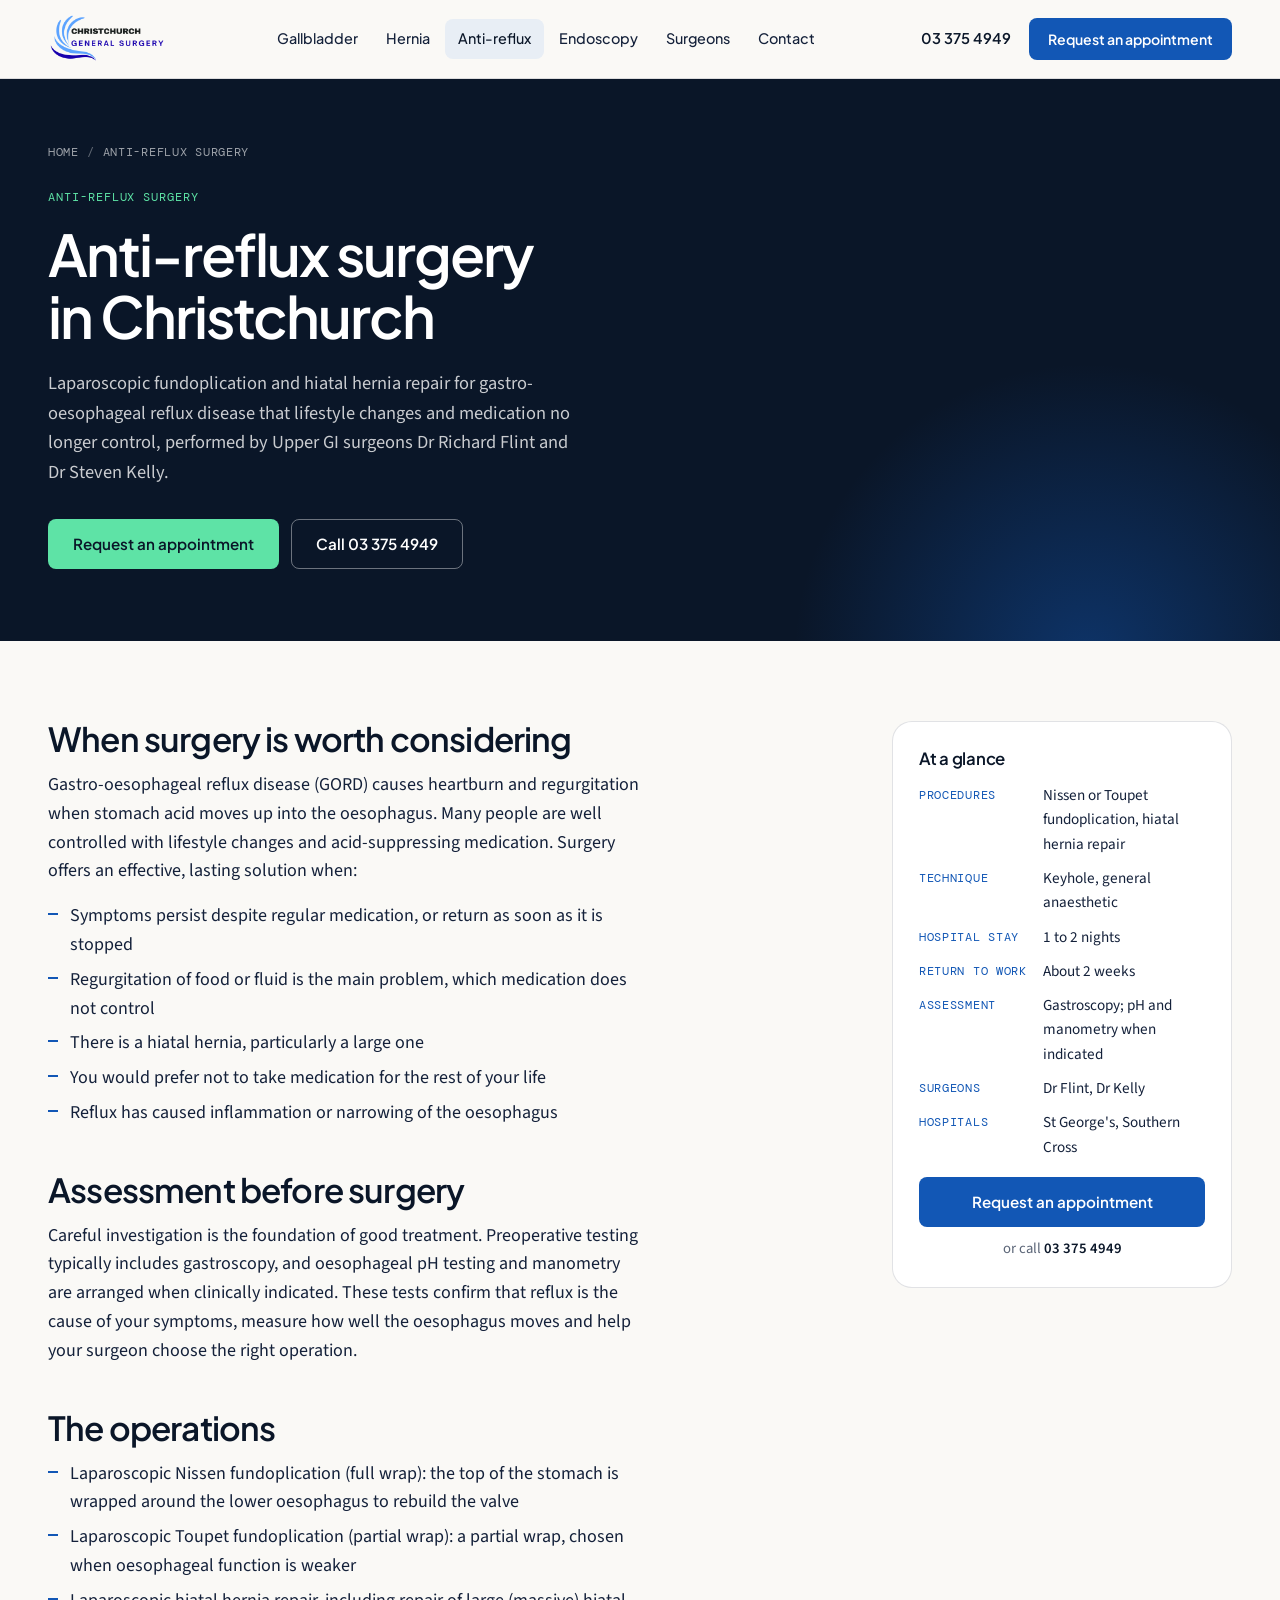
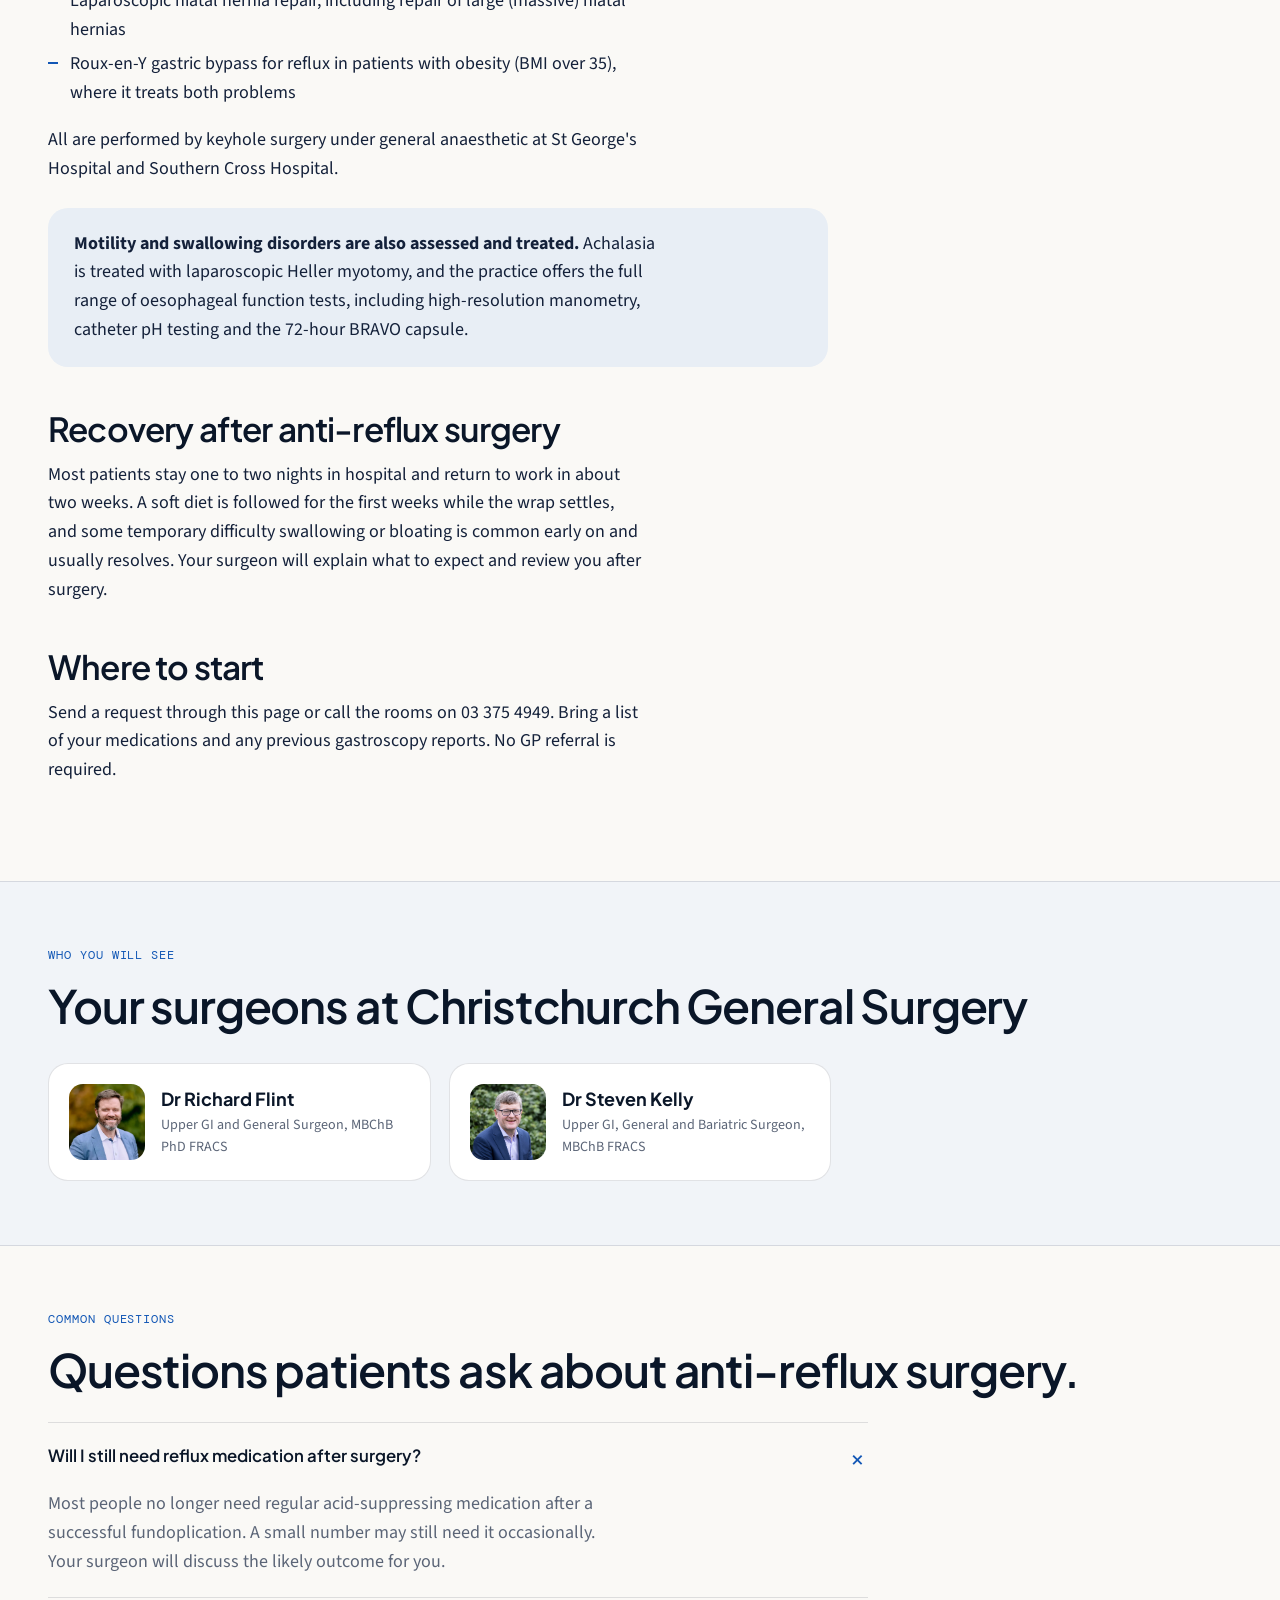
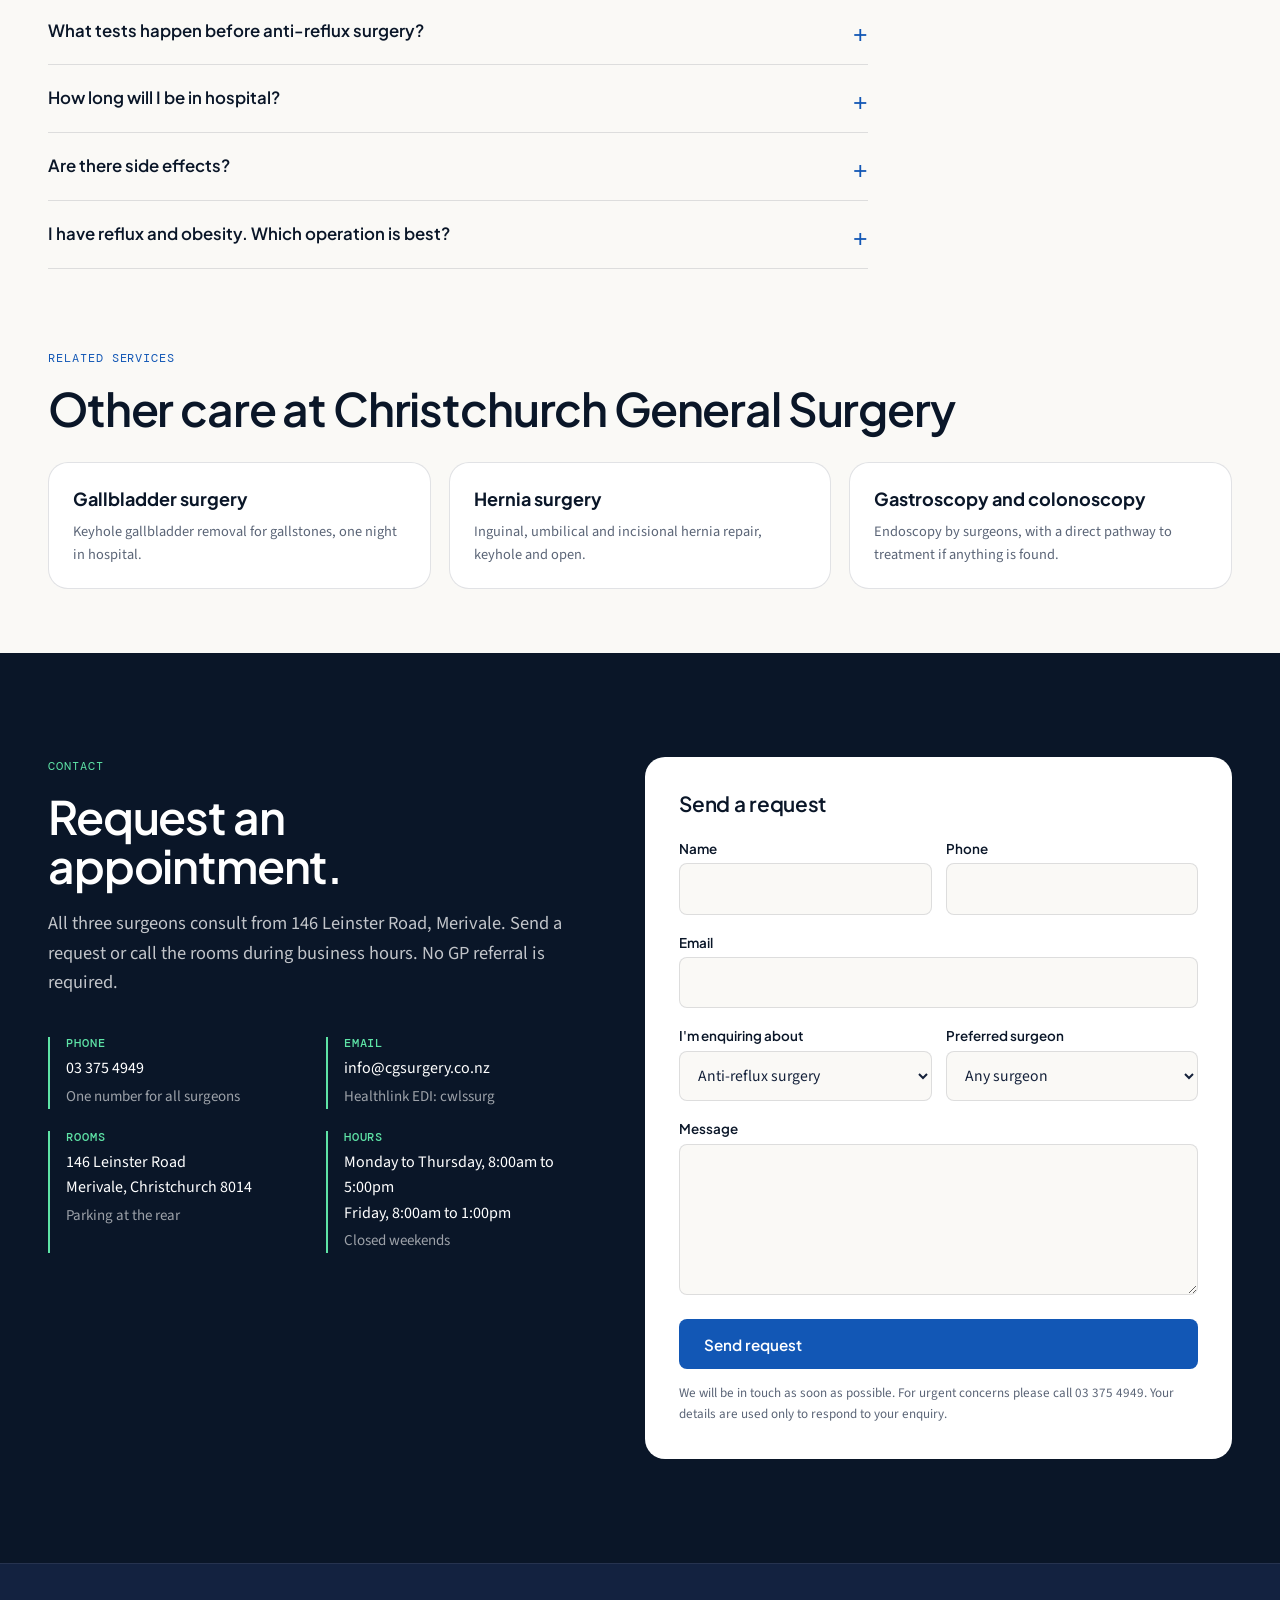
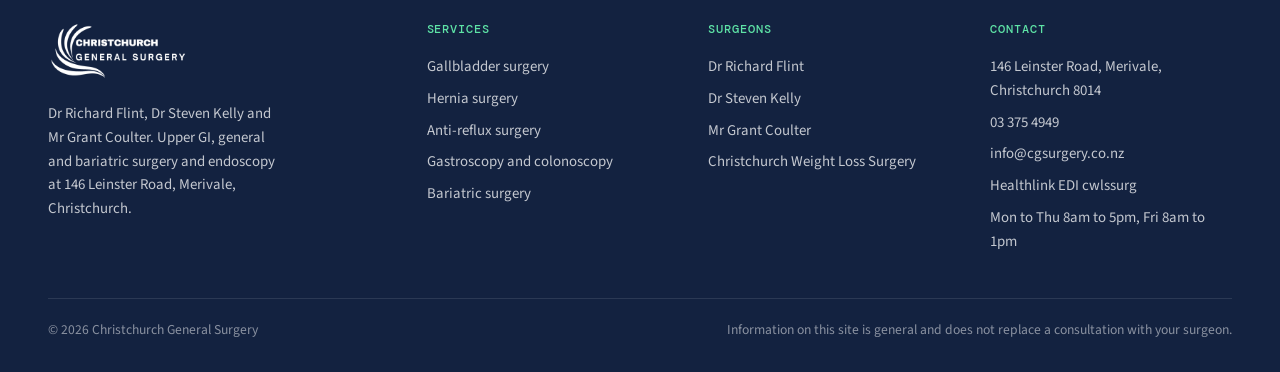
==== commit 7402442c: "Update Mr Grant Coulter profile: semi-retirement after 35-year career Co-Authored-By: Claude Fable 5" ====
--- a/anti-reflux-surgery-christchurch/index.html
+++ b/anti-reflux-surgery-christchurch/index.html
@@ -258,7 +258,7 @@
       <div><label for="reflux-email">Email</label><input id="reflux-email" name="email" type="email" autocomplete="email" required></div>
       <div class="row">
         <div><label for="reflux-topic">I'm enquiring about</label><select id="reflux-topic" name="topic"><option>Gallbladder</option><option>Hernia</option><option selected>Anti-reflux surgery</option><option>Abdominal pain</option><option>Gastroscopy or colonoscopy</option><option>Bariatric surgery</option><option>Something else</option></select></div>
-        <div><label for="reflux-surgeon">Preferred surgeon</label><select id="reflux-surgeon" name="surgeon"><option>Any surgeon</option><option>Dr Richard Flint</option><option>Dr Steven Kelly</option><option>Dr Grant Coulter (consultation or endoscopy)</option></select></div>
+        <div><label for="reflux-surgeon">Preferred surgeon</label><select id="reflux-surgeon" name="surgeon"><option>Any surgeon</option><option>Dr Richard Flint</option><option>Dr Steven Kelly</option><option>Mr Grant Coulter (consultation or endoscopy)</option></select></div>
       </div>
       <div><label for="reflux-message">Message</label><textarea id="reflux-message" name="message" rows="5"></textarea></div>
       <button class="btn btn-p" type="submit">Send request</button>
@@ -271,9 +271,9 @@
 <footer>
   <div class="wrap">
     <div class="fgrid">
-      <div><img src="/images/cgs-logo.png" alt="Christchurch General Surgery" width="820" height="360" loading="lazy"><p style="font-size:.93rem;max-width:34ch">Dr Richard Flint, Dr Steven Kelly and Dr Grant Coulter. Upper GI, general and bariatric surgery and endoscopy at 146 Leinster Road, Merivale, Christchurch.</p></div>
+      <div><img src="/images/cgs-logo.png" alt="Christchurch General Surgery" width="820" height="360" loading="lazy"><p style="font-size:.93rem;max-width:34ch">Dr Richard Flint, Dr Steven Kelly and Mr Grant Coulter. Upper GI, general and bariatric surgery and endoscopy at 146 Leinster Road, Merivale, Christchurch.</p></div>
       <div><h5>Services</h5><ul><li><a href="/gallbladder-surgery-christchurch/">Gallbladder surgery</a></li><li><a href="/hernia-surgery-christchurch/">Hernia surgery</a></li><li><a href="/anti-reflux-surgery-christchurch/">Anti-reflux surgery</a></li><li><a href="/endoscopy-christchurch/">Gastroscopy and colonoscopy</a></li><li><a href="https://cwls.co.nz" rel="noopener">Bariatric surgery</a></li></ul></div>
-      <div><h5>Surgeons</h5><ul><li><a href="https://richardflintsurgery.co.nz" rel="noopener">Dr Richard Flint</a></li><li><a href="https://doctorstevenkelly.com" rel="noopener">Dr Steven Kelly</a></li><li><a href="/#surgeons">Dr Grant Coulter</a></li><li><a href="https://cwls.co.nz" rel="noopener">Christchurch Weight Loss Surgery</a></li></ul></div>
+      <div><h5>Surgeons</h5><ul><li><a href="https://richardflintsurgery.co.nz" rel="noopener">Dr Richard Flint</a></li><li><a href="https://doctorstevenkelly.com" rel="noopener">Dr Steven Kelly</a></li><li><a href="/#surgeons">Mr Grant Coulter</a></li><li><a href="https://cwls.co.nz" rel="noopener">Christchurch Weight Loss Surgery</a></li></ul></div>
       <div><h5>Contact</h5><ul><li>146 Leinster Road, Merivale, Christchurch 8014</li><li><a href="tel:+6433754949">03 375 4949</a></li><li><a href="mailto:info@cgsurgery.co.nz">info@cgsurgery.co.nz</a></li><li>Healthlink EDI cwlssurg</li><li>Mon to Thu 8am to 5pm, Fri 8am to 1pm</li></ul></div>
     </div>
     <div class="fbot"><span>&copy; 2026 Christchurch General Surgery</span><span>Information on this site is general and does not replace a consultation with your surgeon.</span></div>
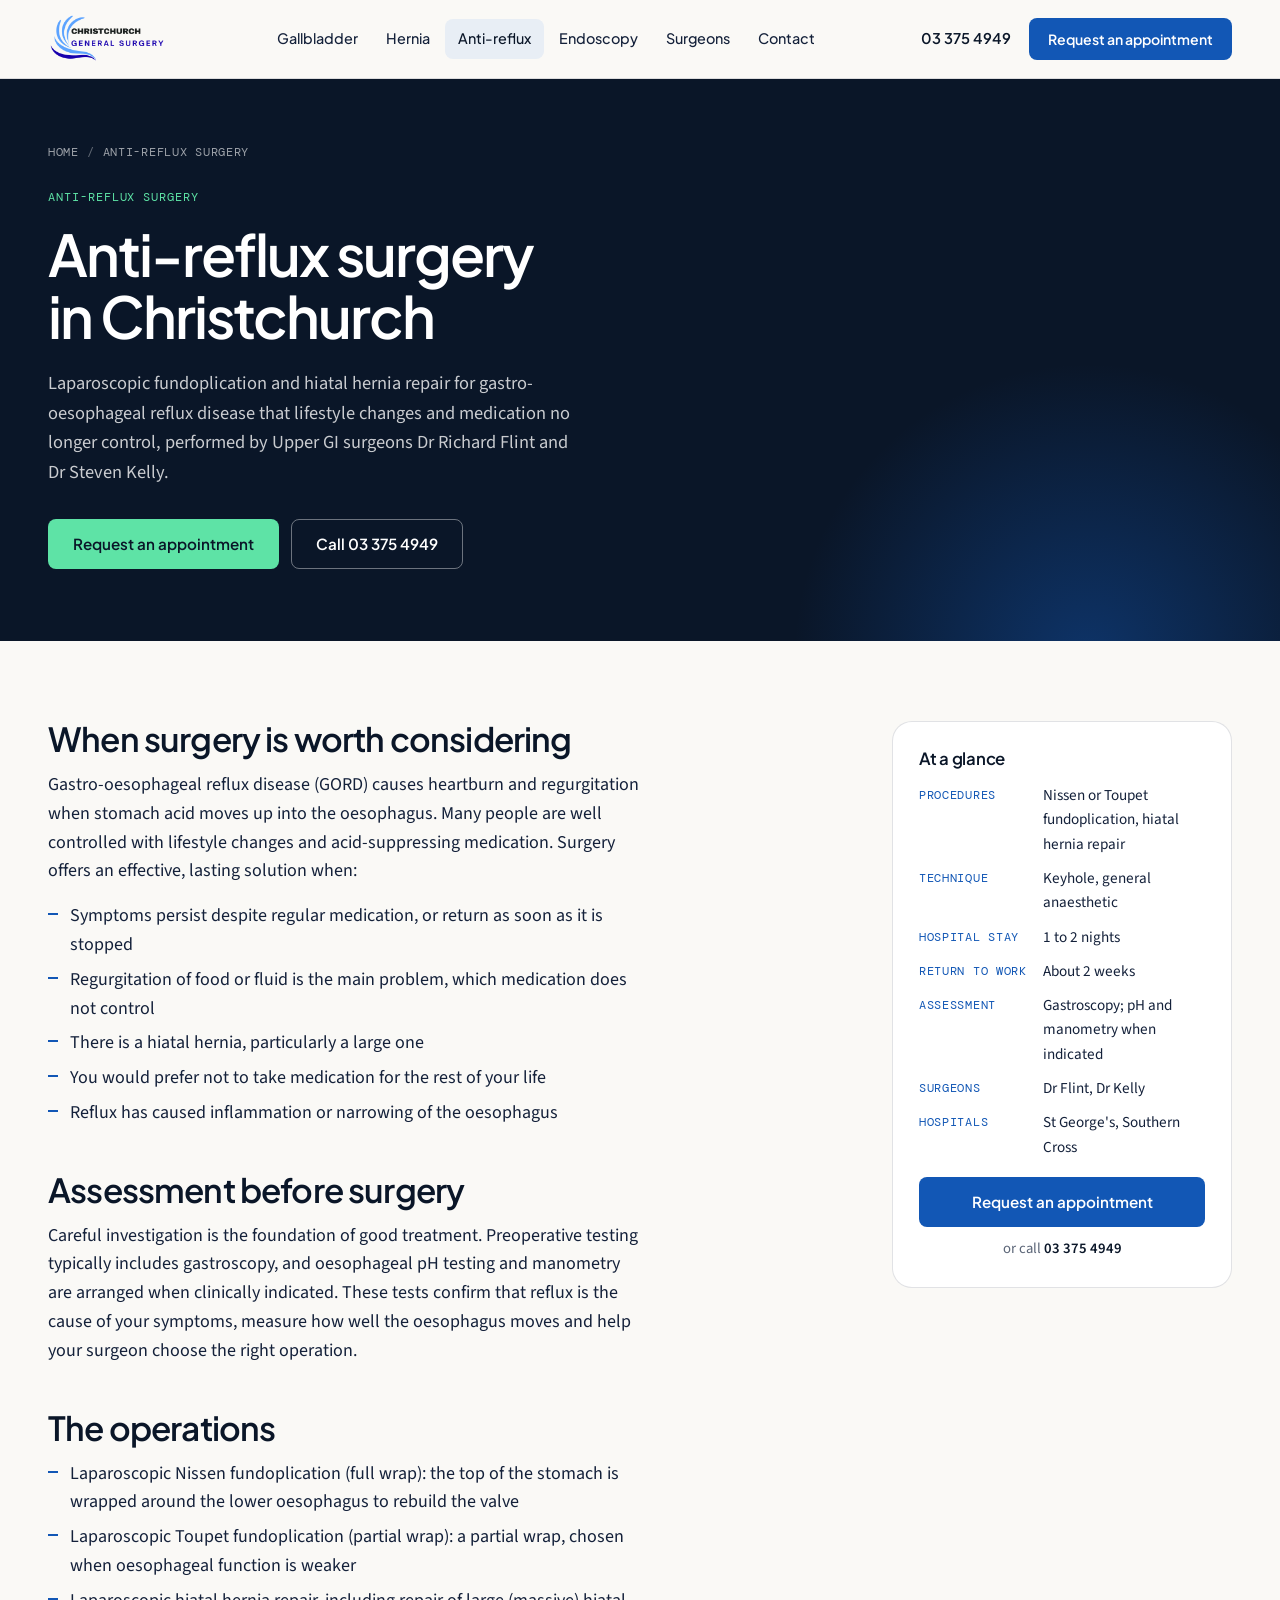
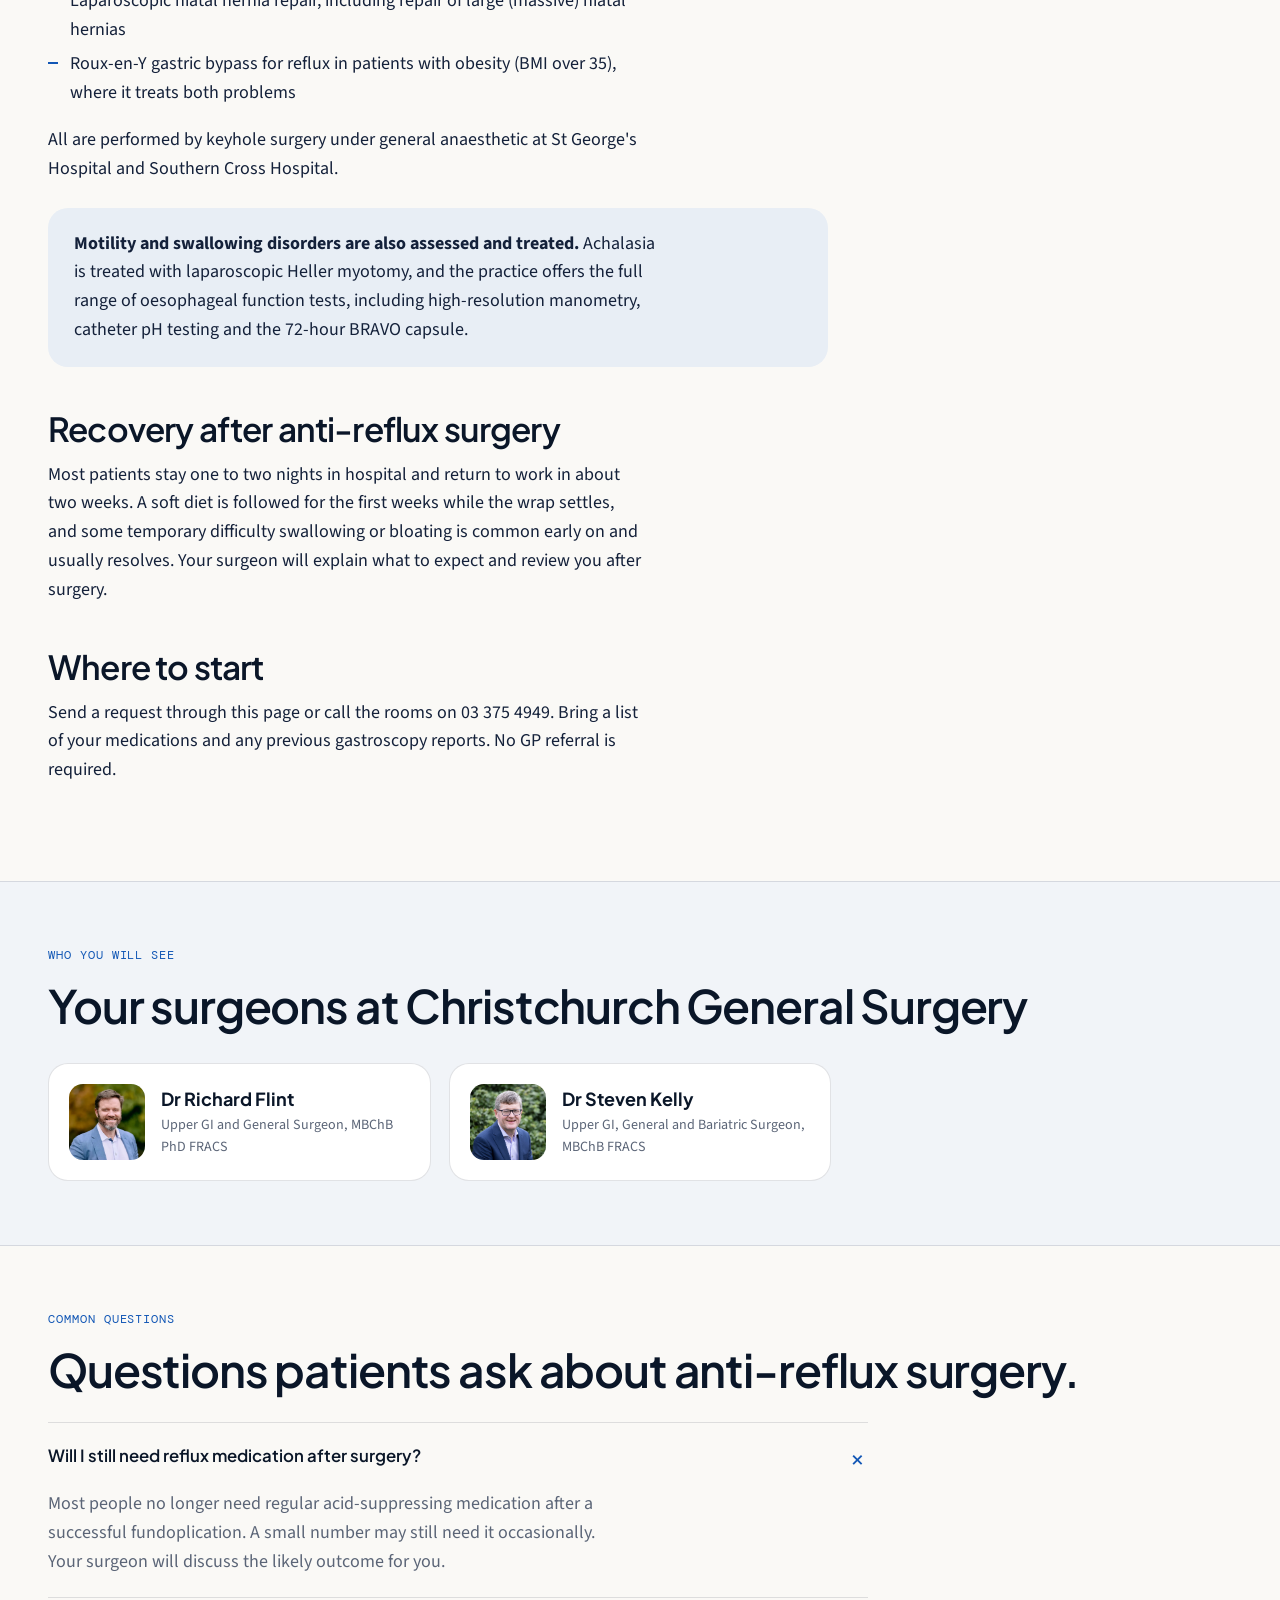
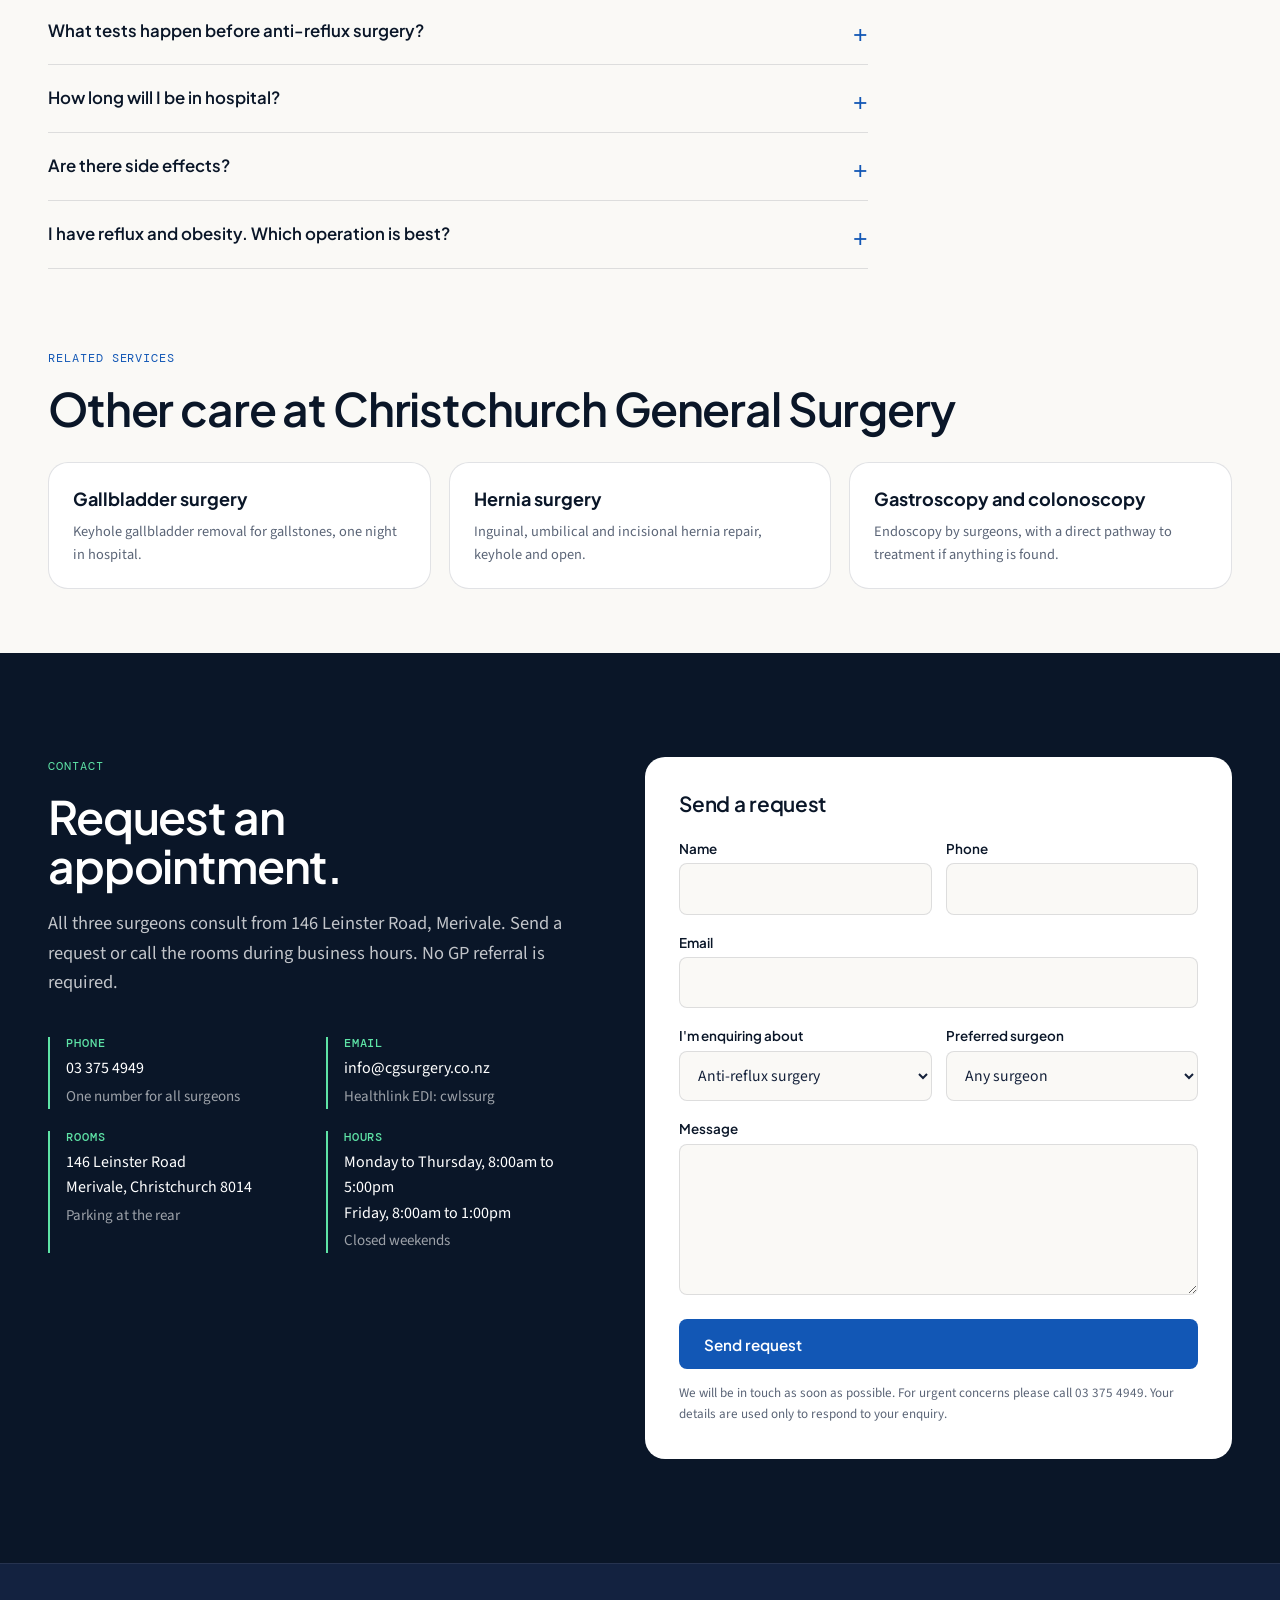
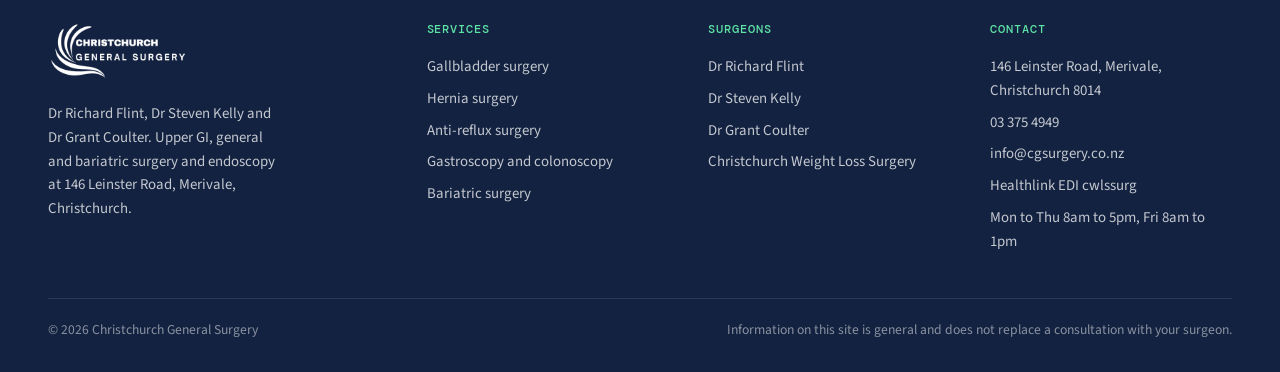
==== commit 96ac9e4e: "Style Grant Coulter as Dr throughout Co-Authored-By: Claude Fable 5.1 <noreply@anthropic.com>" ====
--- a/anti-reflux-surgery-christchurch/index.html
+++ b/anti-reflux-surgery-christchurch/index.html
@@ -258,7 +258,7 @@
       <div><label for="reflux-email">Email</label><input id="reflux-email" name="email" type="email" autocomplete="email" required></div>
       <div class="row">
         <div><label for="reflux-topic">I'm enquiring about</label><select id="reflux-topic" name="topic"><option>Gallbladder</option><option>Hernia</option><option selected>Anti-reflux surgery</option><option>Abdominal pain</option><option>Gastroscopy or colonoscopy</option><option>Bariatric surgery</option><option>Something else</option></select></div>
-        <div><label for="reflux-surgeon">Preferred surgeon</label><select id="reflux-surgeon" name="surgeon"><option>Any surgeon</option><option>Dr Richard Flint</option><option>Dr Steven Kelly</option><option>Mr Grant Coulter (consultation or endoscopy)</option></select></div>
+        <div><label for="reflux-surgeon">Preferred surgeon</label><select id="reflux-surgeon" name="surgeon"><option>Any surgeon</option><option>Dr Richard Flint</option><option>Dr Steven Kelly</option><option>Dr Grant Coulter (consultation or endoscopy)</option></select></div>
       </div>
       <div><label for="reflux-message">Message</label><textarea id="reflux-message" name="message" rows="5"></textarea></div>
       <button class="btn btn-p" type="submit">Send request</button>
@@ -271,9 +271,9 @@
 <footer>
   <div class="wrap">
     <div class="fgrid">
-      <div><img src="/images/cgs-logo.png" alt="Christchurch General Surgery" width="820" height="360" loading="lazy"><p style="font-size:.93rem;max-width:34ch">Dr Richard Flint, Dr Steven Kelly and Mr Grant Coulter. Upper GI, general and bariatric surgery and endoscopy at 146 Leinster Road, Merivale, Christchurch.</p></div>
+      <div><img src="/images/cgs-logo.png" alt="Christchurch General Surgery" width="820" height="360" loading="lazy"><p style="font-size:.93rem;max-width:34ch">Dr Richard Flint, Dr Steven Kelly and Dr Grant Coulter. Upper GI, general and bariatric surgery and endoscopy at 146 Leinster Road, Merivale, Christchurch.</p></div>
       <div><h5>Services</h5><ul><li><a href="/gallbladder-surgery-christchurch/">Gallbladder surgery</a></li><li><a href="/hernia-surgery-christchurch/">Hernia surgery</a></li><li><a href="/anti-reflux-surgery-christchurch/">Anti-reflux surgery</a></li><li><a href="/endoscopy-christchurch/">Gastroscopy and colonoscopy</a></li><li><a href="https://cwls.co.nz" rel="noopener">Bariatric surgery</a></li></ul></div>
-      <div><h5>Surgeons</h5><ul><li><a href="https://richardflintsurgery.co.nz" rel="noopener">Dr Richard Flint</a></li><li><a href="https://doctorstevenkelly.com" rel="noopener">Dr Steven Kelly</a></li><li><a href="/#surgeons">Mr Grant Coulter</a></li><li><a href="https://cwls.co.nz" rel="noopener">Christchurch Weight Loss Surgery</a></li></ul></div>
+      <div><h5>Surgeons</h5><ul><li><a href="https://richardflintsurgery.co.nz" rel="noopener">Dr Richard Flint</a></li><li><a href="https://doctorstevenkelly.com" rel="noopener">Dr Steven Kelly</a></li><li><a href="/#surgeons">Dr Grant Coulter</a></li><li><a href="https://cwls.co.nz" rel="noopener">Christchurch Weight Loss Surgery</a></li></ul></div>
       <div><h5>Contact</h5><ul><li>146 Leinster Road, Merivale, Christchurch 8014</li><li><a href="tel:+6433754949">03 375 4949</a></li><li><a href="mailto:info@cgsurgery.co.nz">info@cgsurgery.co.nz</a></li><li>Healthlink EDI cwlssurg</li><li>Mon to Thu 8am to 5pm, Fri 8am to 1pm</li></ul></div>
     </div>
     <div class="fbot"><span>&copy; 2026 Christchurch General Surgery</span><span>Information on this site is general and does not replace a consultation with your surgeon.</span></div>
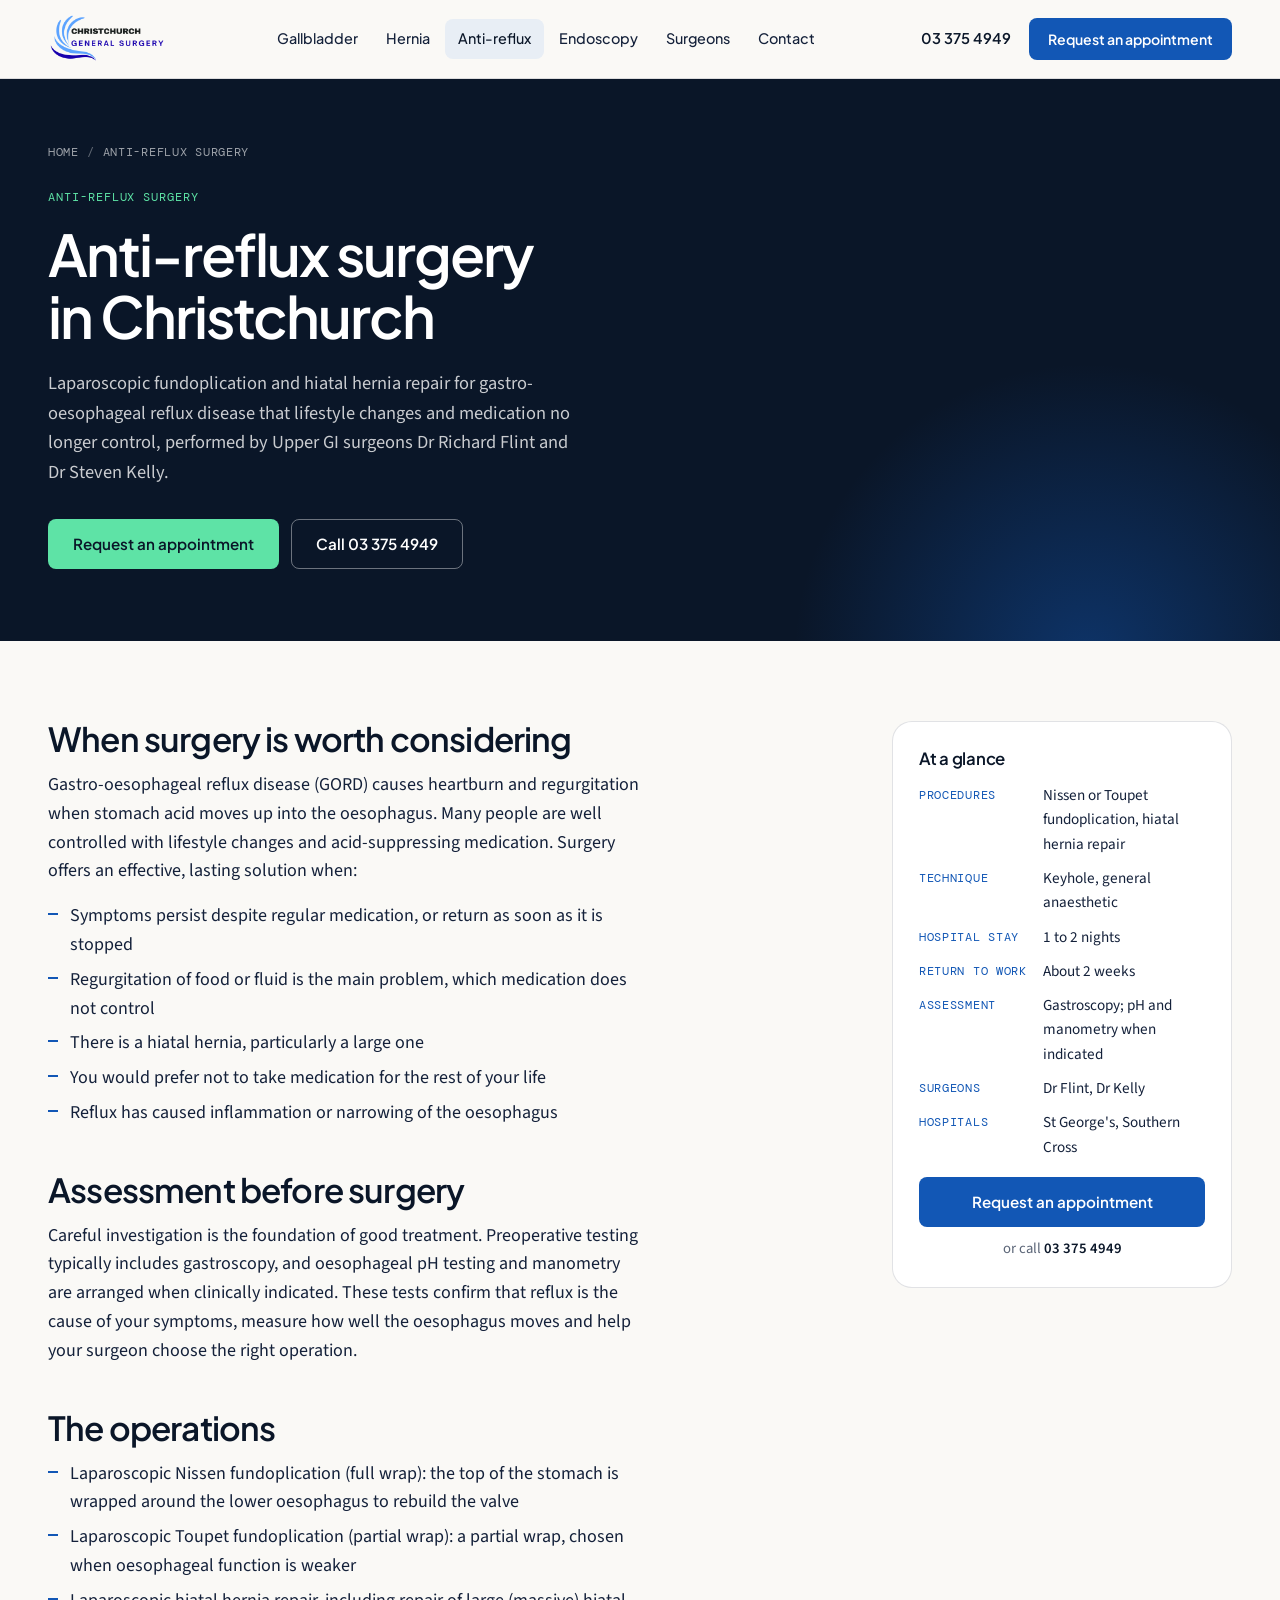
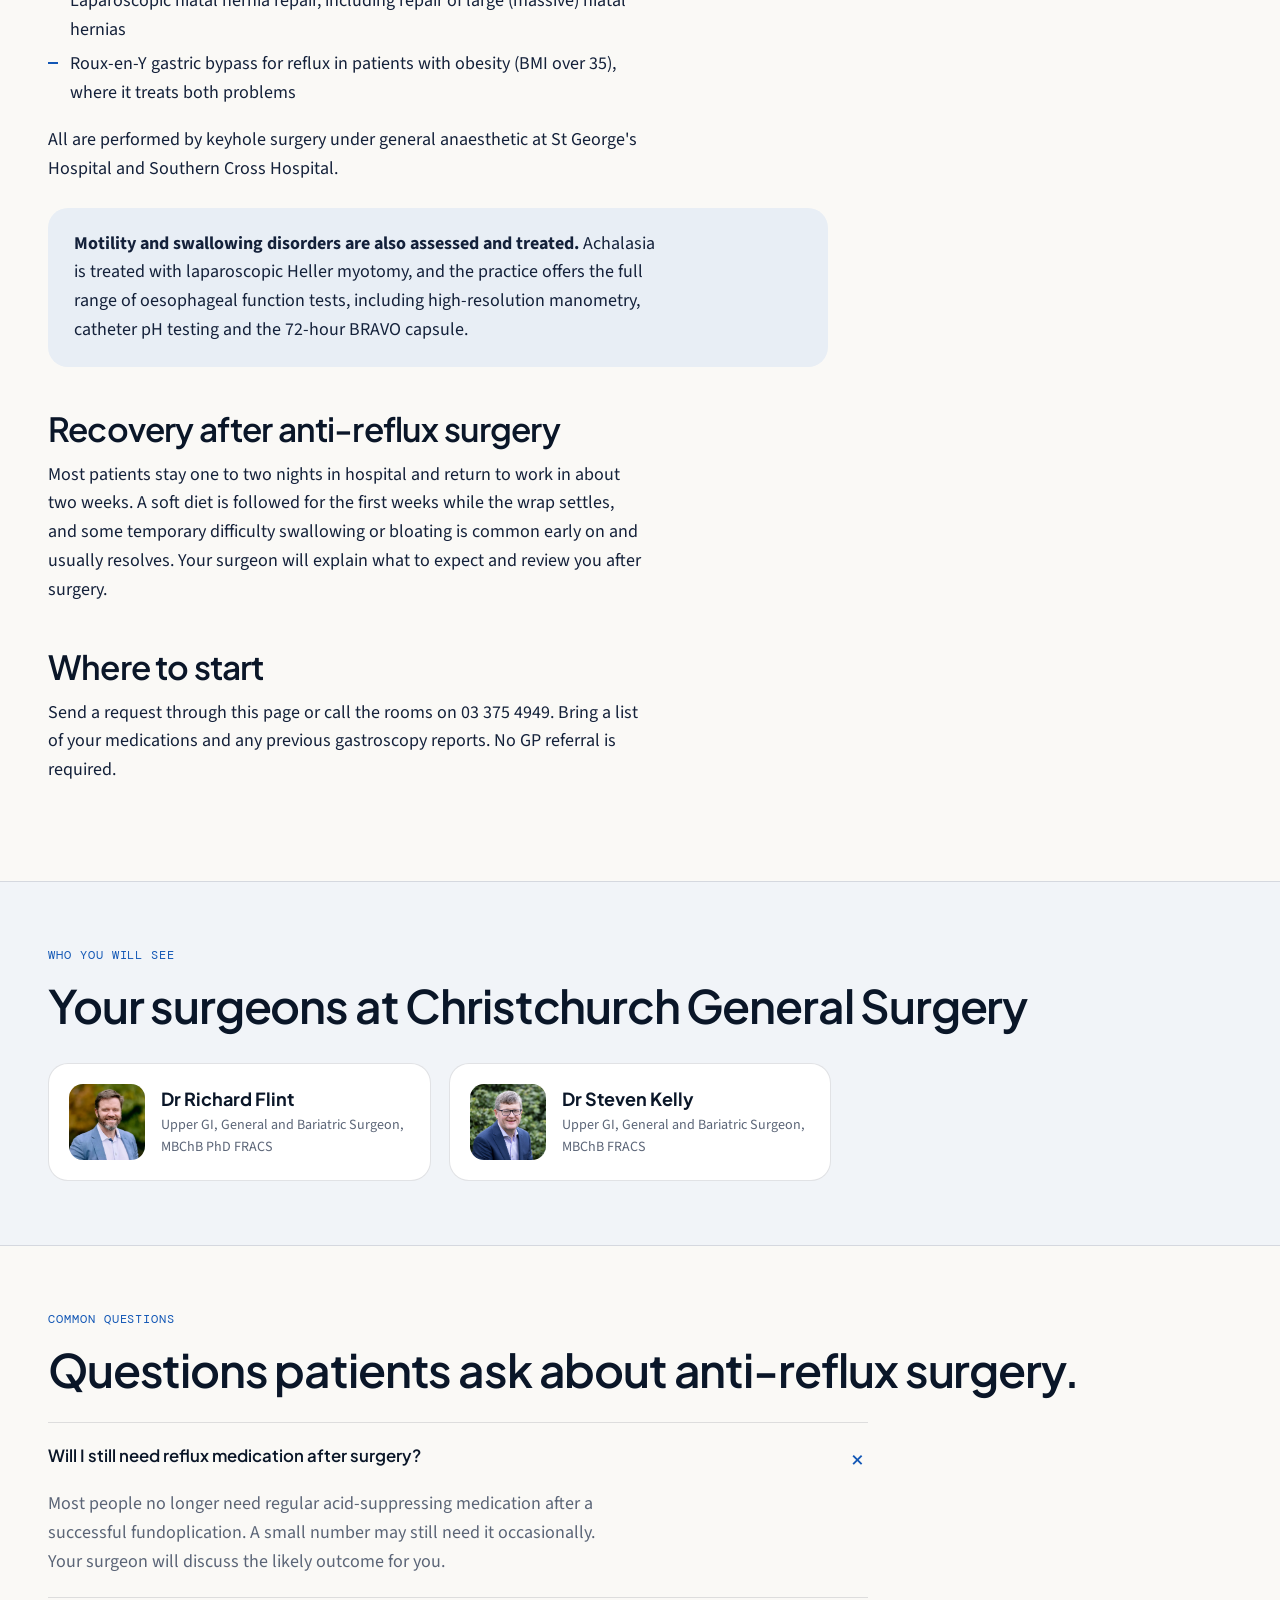
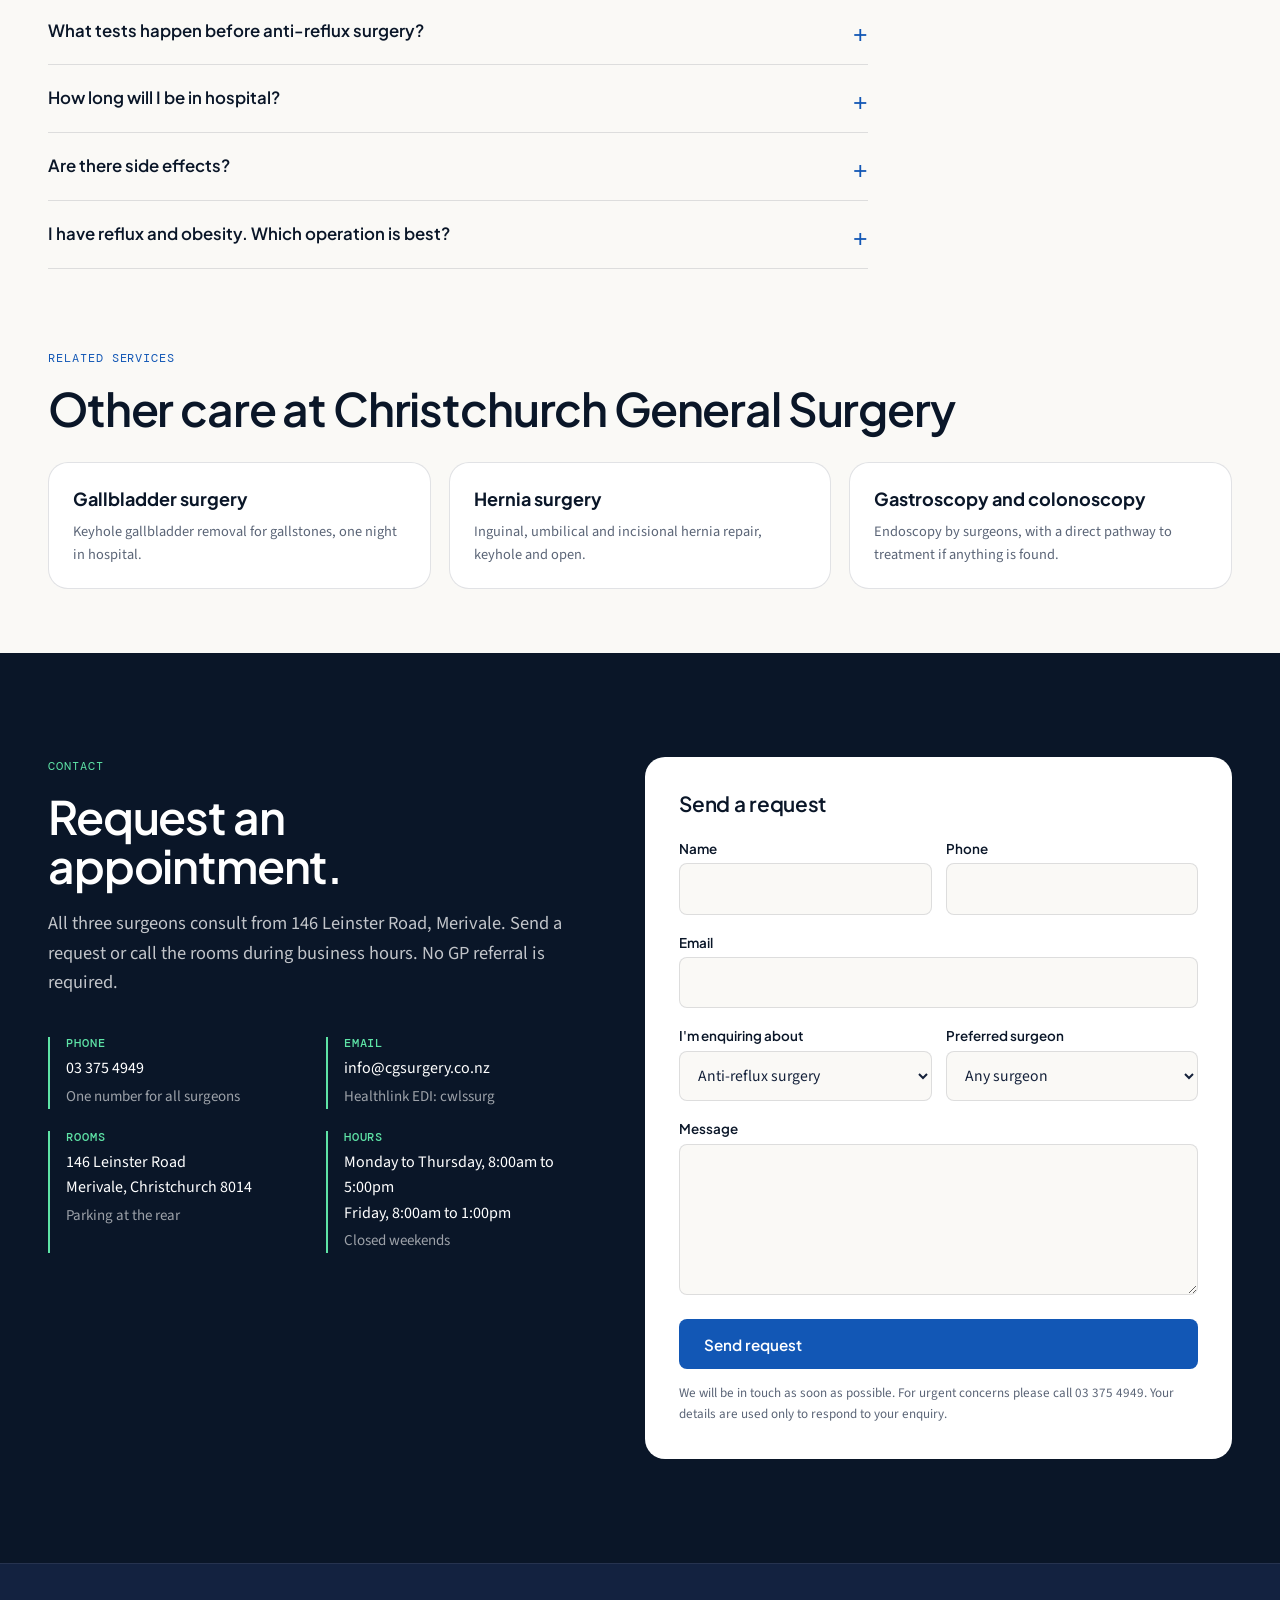
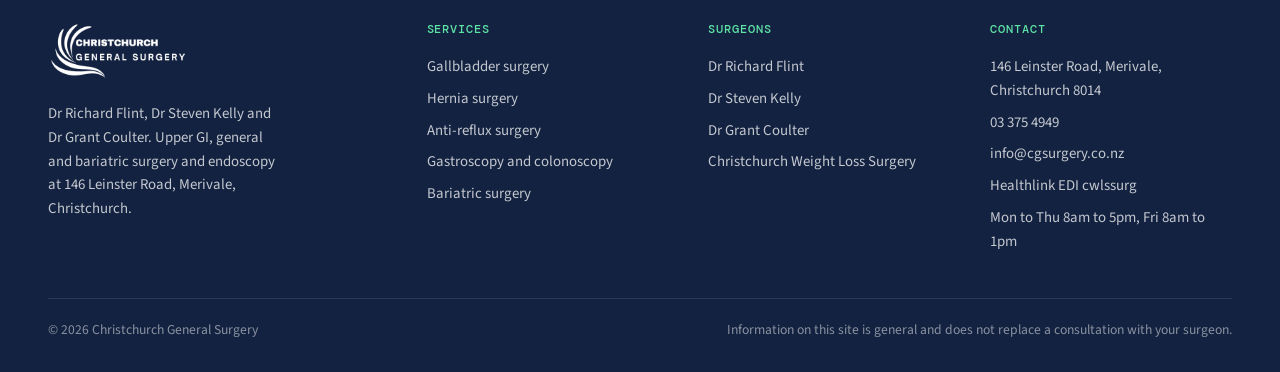
==== commit 76540dcb: "Dr Flint title: Upper GI, General and Bariatric Surgeon Co-Authored-By: Claude Fable 5.1 <noreply@an" ====
--- a/anti-reflux-surgery-christchurch/index.html
+++ b/anti-reflux-surgery-christchurch/index.html
@@ -209,7 +209,7 @@
   <div class="wrap">
     <span class="mono">Who you will see</span>
     <h2>Your surgeons at Christchurch General Surgery</h2>
-    <div class="who-grid"><div class="who-card"><img src="/images/dr-richard-flint-surgeon-christchurch.jpg" alt="Dr Richard Flint, Upper GI and General Surgeon, MBChB PhD FRACS" width="532" height="466" loading="lazy"><div><b>Dr Richard Flint</b><span>Upper GI and General Surgeon, MBChB PhD FRACS</span></div></div><div class="who-card"><img src="/images/dr-steven-kelly-surgeon-christchurch.jpg" alt="Dr Steven Kelly, Upper GI, General and Bariatric Surgeon, MBChB FRACS" width="900" height="900" loading="lazy"><div><b>Dr Steven Kelly</b><span>Upper GI, General and Bariatric Surgeon, MBChB FRACS</span></div></div></div>
+    <div class="who-grid"><div class="who-card"><img src="/images/dr-richard-flint-surgeon-christchurch.jpg" alt="Dr Richard Flint, Upper GI, General and Bariatric Surgeon, MBChB PhD FRACS" width="532" height="466" loading="lazy"><div><b>Dr Richard Flint</b><span>Upper GI, General and Bariatric Surgeon, MBChB PhD FRACS</span></div></div><div class="who-card"><img src="/images/dr-steven-kelly-surgeon-christchurch.jpg" alt="Dr Steven Kelly, Upper GI, General and Bariatric Surgeon, MBChB FRACS" width="900" height="900" loading="lazy"><div><b>Dr Steven Kelly</b><span>Upper GI, General and Bariatric Surgeon, MBChB FRACS</span></div></div></div>
   </div>
 </section>
 <section class="faq-simple" id="faq">
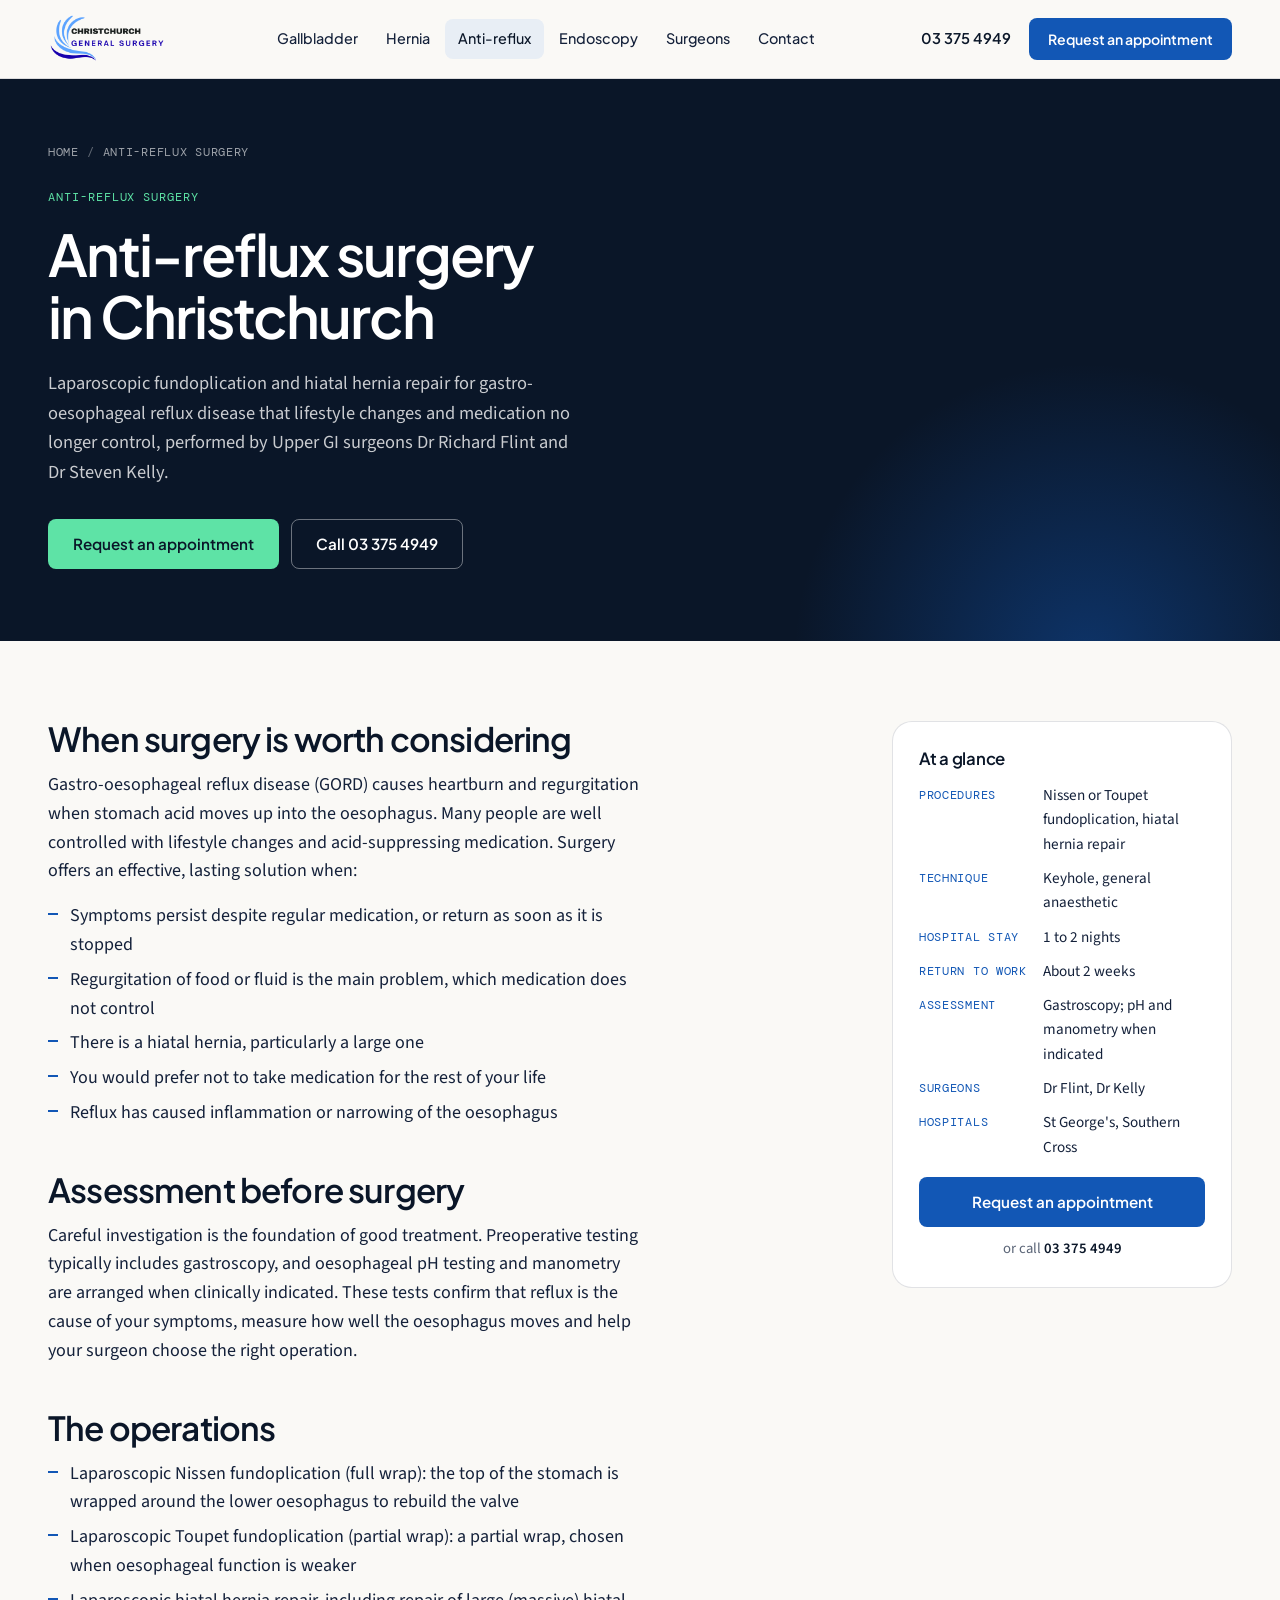
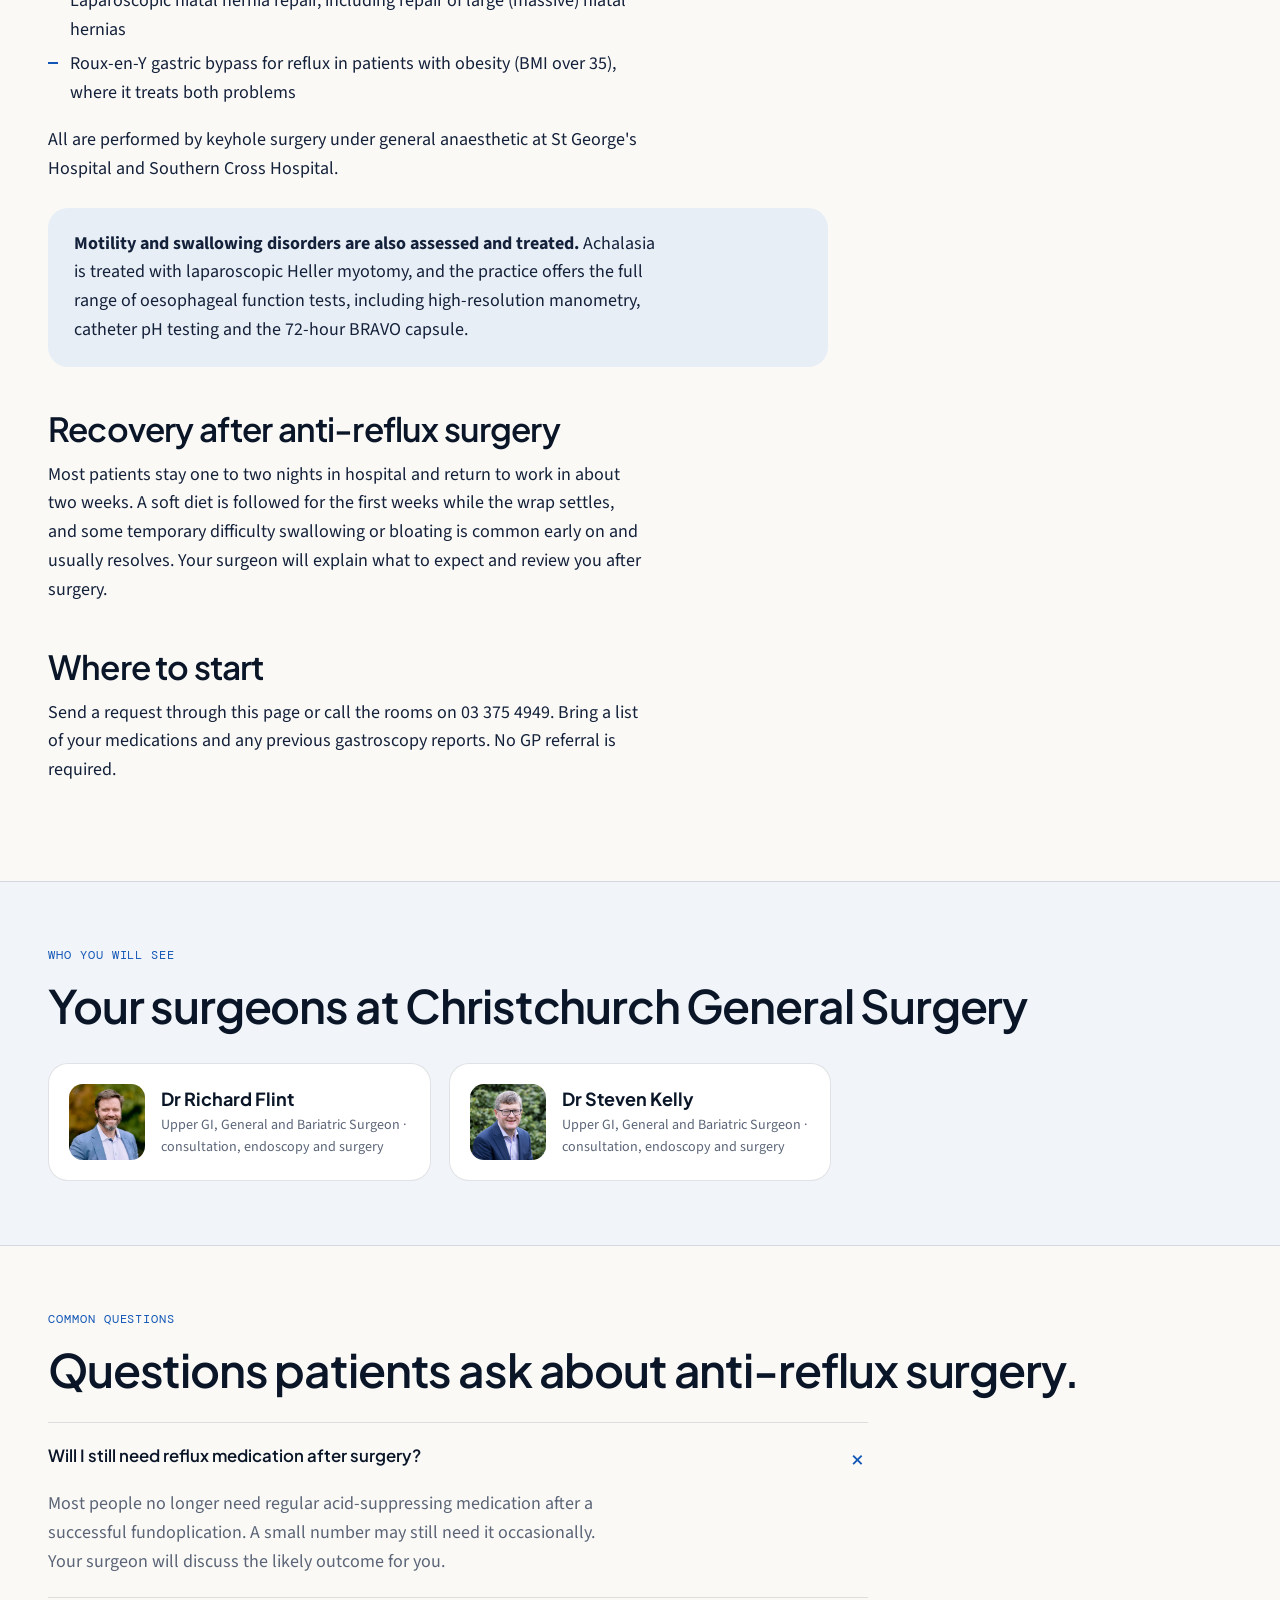
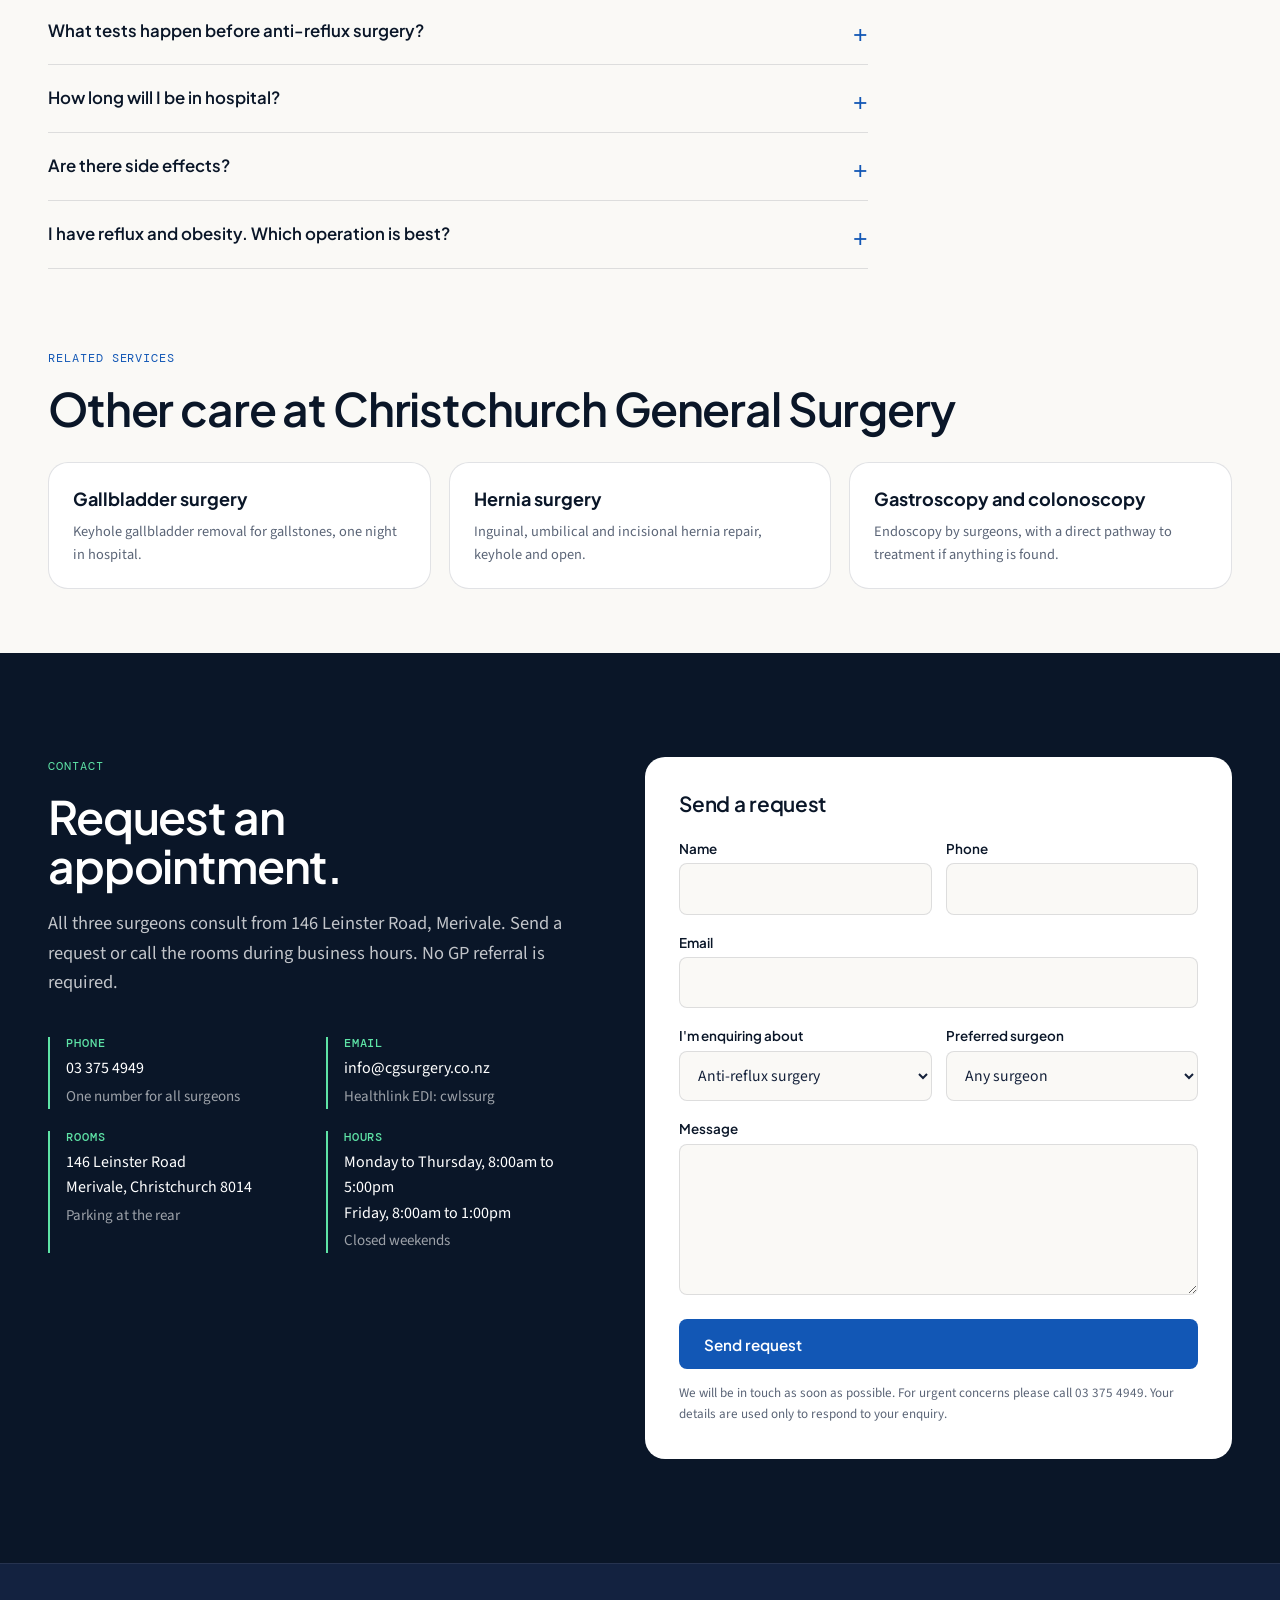
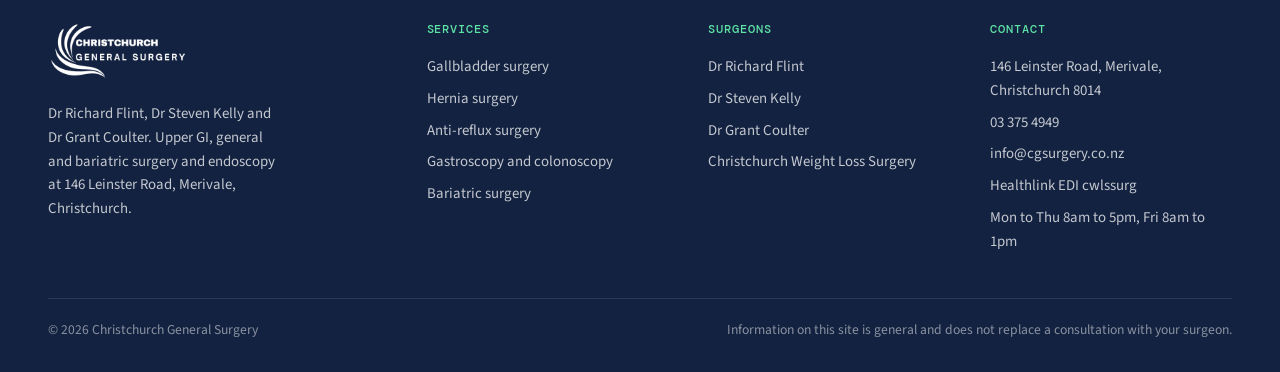
==== commit 01951653: "Clarify who offers consultation, endoscopy and surgery Co-Authored-By: Claude Fable 5.1 <noreply@ant" ====
--- a/anti-reflux-surgery-christchurch/index.html
+++ b/anti-reflux-surgery-christchurch/index.html
@@ -209,7 +209,7 @@
   <div class="wrap">
     <span class="mono">Who you will see</span>
     <h2>Your surgeons at Christchurch General Surgery</h2>
-    <div class="who-grid"><div class="who-card"><img src="/images/dr-richard-flint-surgeon-christchurch.jpg" alt="Dr Richard Flint, Upper GI, General and Bariatric Surgeon, MBChB PhD FRACS" width="532" height="466" loading="lazy"><div><b>Dr Richard Flint</b><span>Upper GI, General and Bariatric Surgeon, MBChB PhD FRACS</span></div></div><div class="who-card"><img src="/images/dr-steven-kelly-surgeon-christchurch.jpg" alt="Dr Steven Kelly, Upper GI, General and Bariatric Surgeon, MBChB FRACS" width="900" height="900" loading="lazy"><div><b>Dr Steven Kelly</b><span>Upper GI, General and Bariatric Surgeon, MBChB FRACS</span></div></div></div>
+    <div class="who-grid"><div class="who-card"><img src="/images/dr-richard-flint-surgeon-christchurch.jpg" alt="Dr Richard Flint, Upper GI, General and Bariatric Surgeon · consultation, endoscopy and surgery" width="532" height="466" loading="lazy"><div><b>Dr Richard Flint</b><span>Upper GI, General and Bariatric Surgeon · consultation, endoscopy and surgery</span></div></div><div class="who-card"><img src="/images/dr-steven-kelly-surgeon-christchurch.jpg" alt="Dr Steven Kelly, Upper GI, General and Bariatric Surgeon · consultation, endoscopy and surgery" width="900" height="900" loading="lazy"><div><b>Dr Steven Kelly</b><span>Upper GI, General and Bariatric Surgeon · consultation, endoscopy and surgery</span></div></div></div>
   </div>
 </section>
 <section class="faq-simple" id="faq">
--- a/css/site.css
+++ b/css/site.css
@@ -103,8 +103,7 @@
 .tl li span{font-family:var(--mono);font-size:.76rem;color:var(--blue);padding-top:3px}
 .doc .acts{display:flex;gap:18px;margin-top:18px;flex-wrap:wrap}
 .doc.consult{grid-column:1/-1}
-.doc.consult .top{grid-template-columns:170px 1fr auto}
-.doc.consult .top .pill{font-family:var(--mono);font-size:.74rem;letter-spacing:.06em;text-transform:uppercase;color:var(--mint-d);background:rgba(94,227,166,.14);border:1px solid rgba(28,156,104,.3);border-radius:999px;padding:8px 14px;white-space:nowrap}
+.doc .top .pill{display:inline-block;margin-top:12px;font-family:var(--mono);font-size:.74rem;letter-spacing:.06em;text-transform:uppercase;color:var(--mint-d);background:rgba(94,227,166,.14);border:1px solid rgba(28,156,104,.3);border-radius:999px;padding:8px 14px;white-space:nowrap}
 .doc.consult .body{display:grid;grid-template-columns:1.35fr 1fr;gap:32px;align-items:start}
 .note{background:var(--pale);border-radius:14px;padding:22px 24px}
 .note h4{font-size:1rem;margin-bottom:8px}
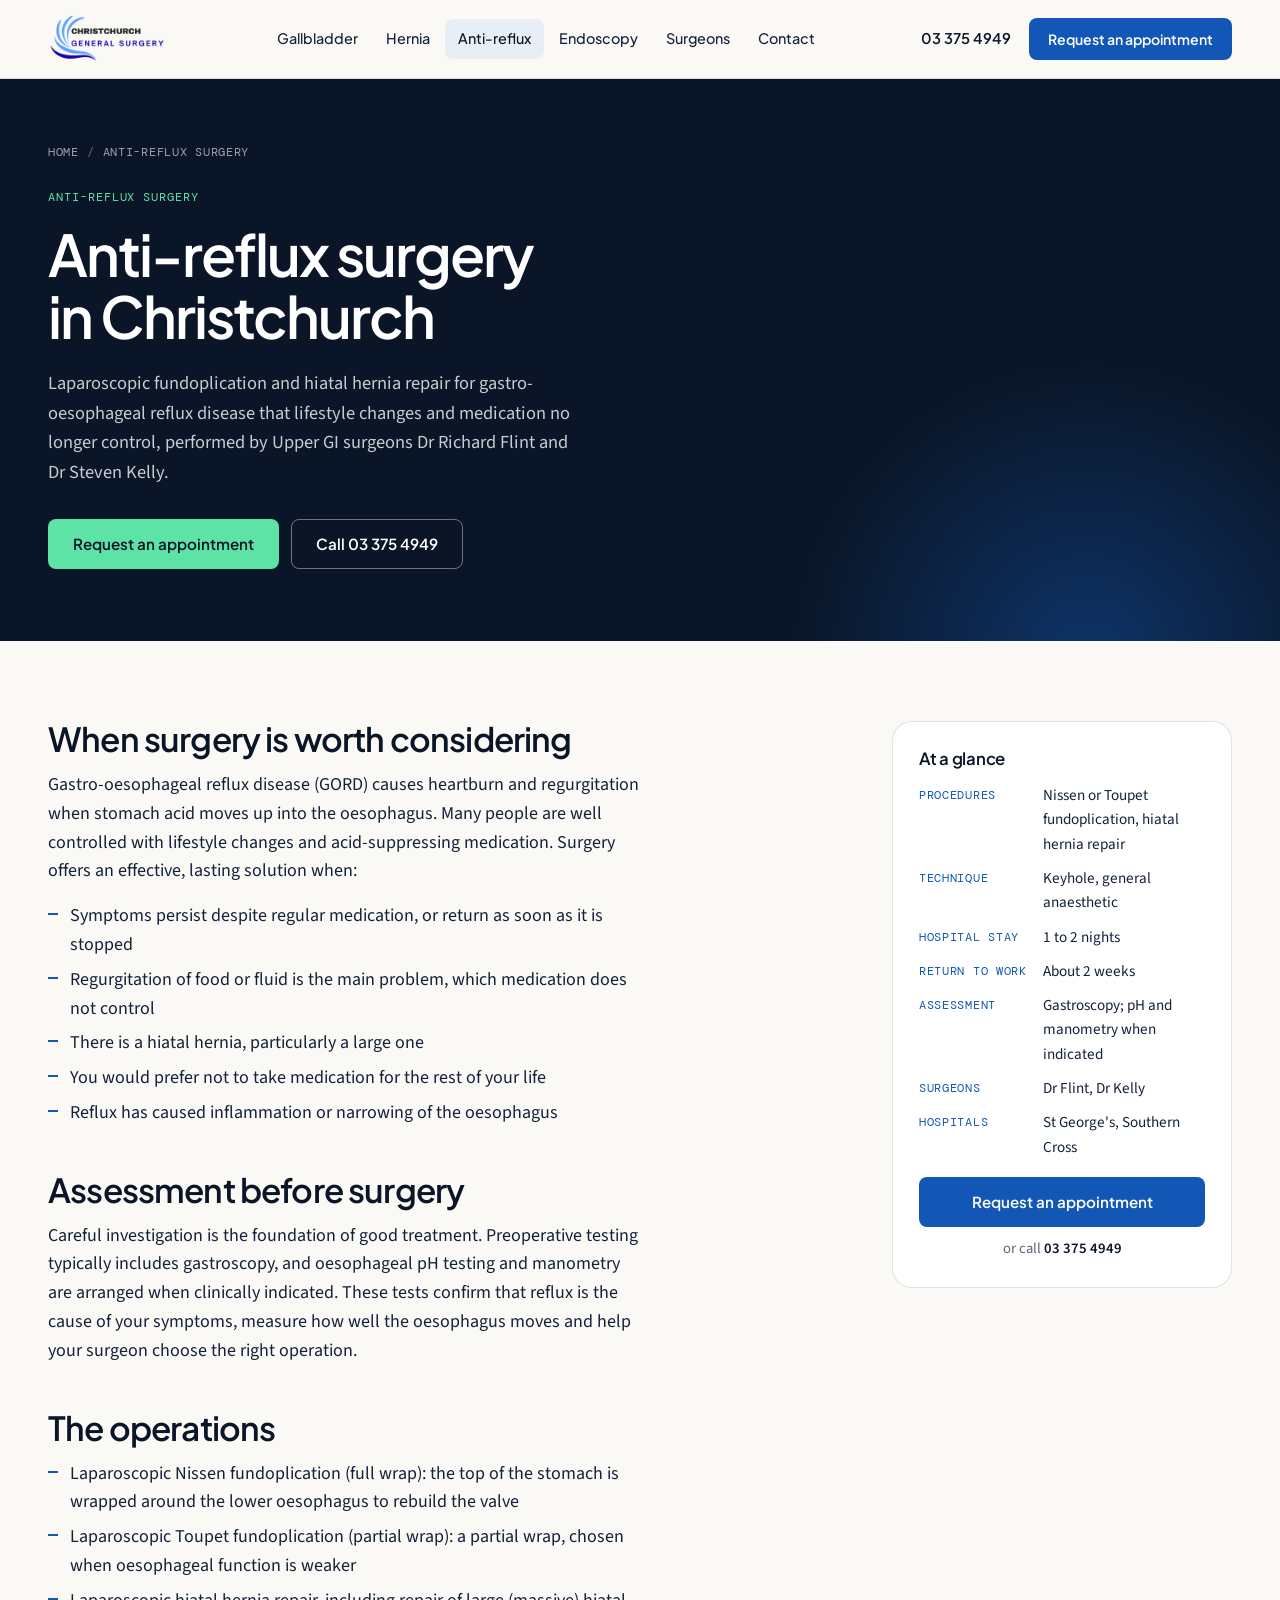
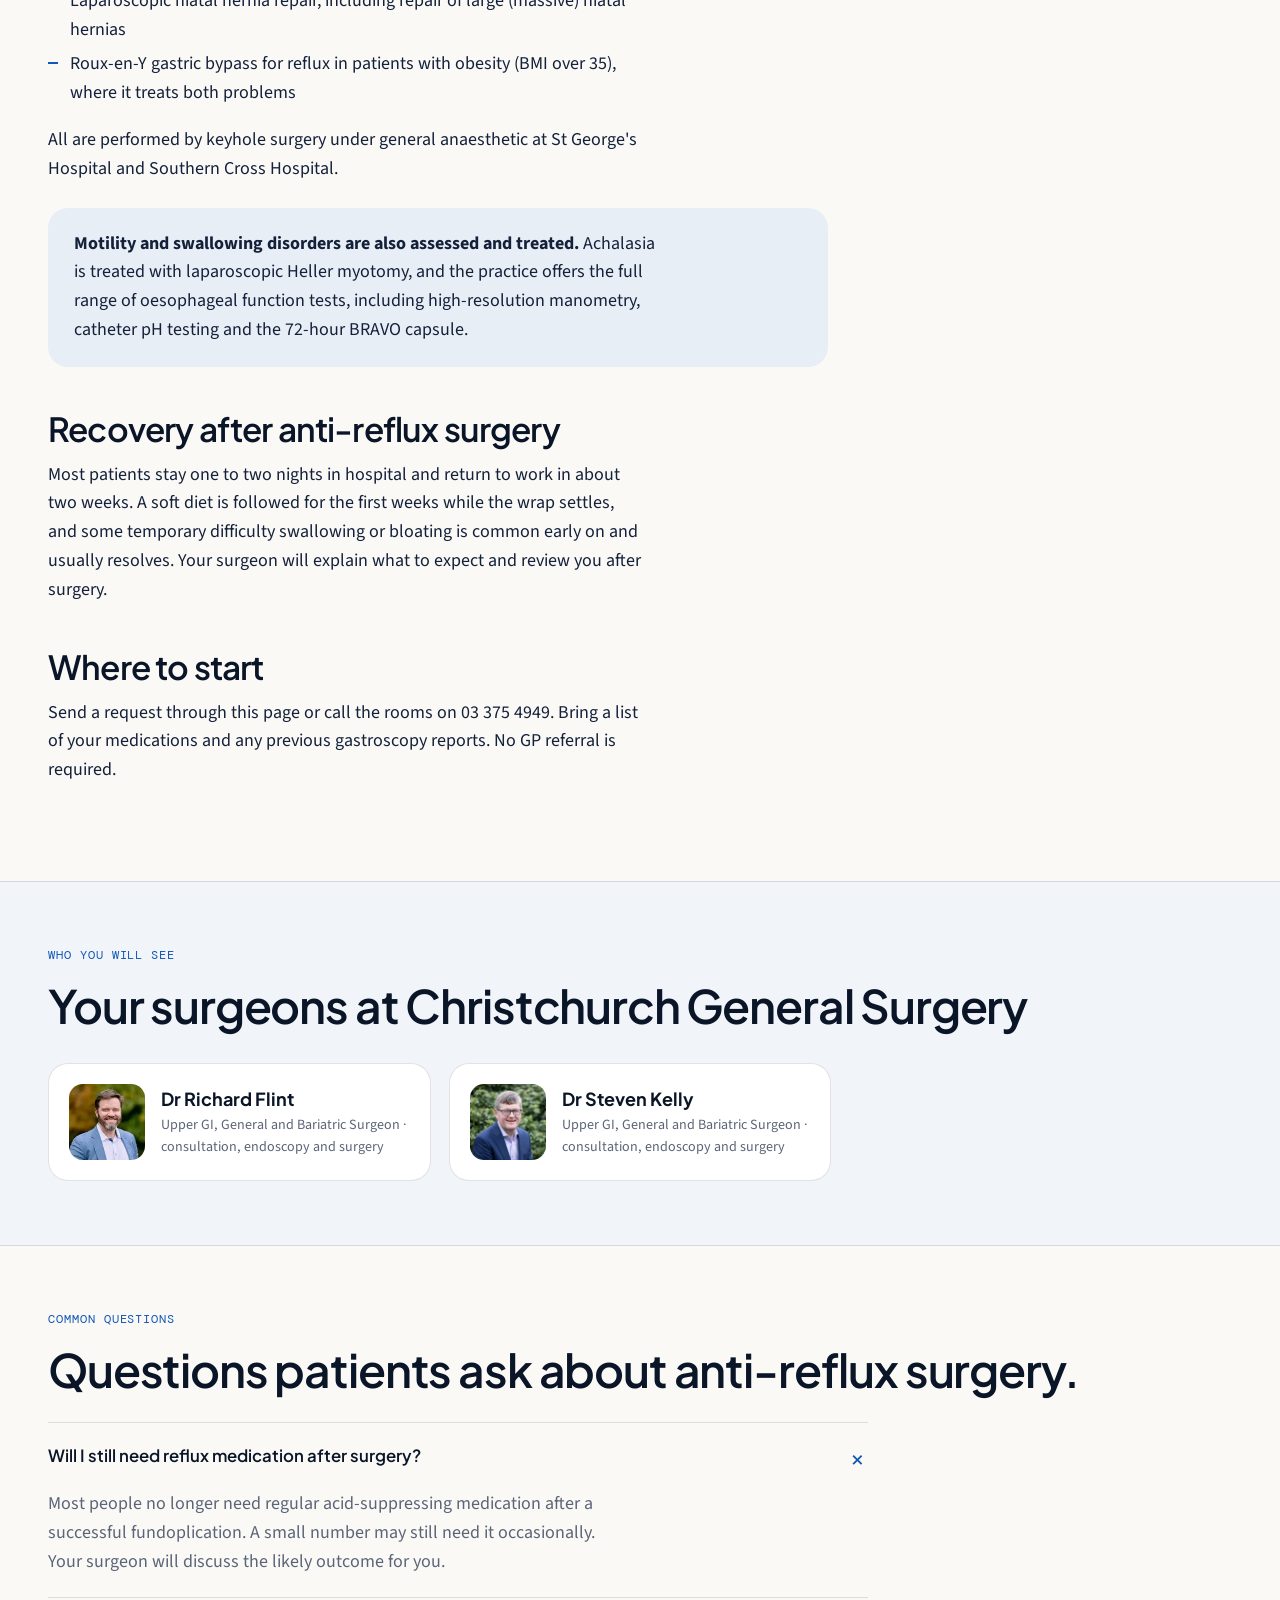
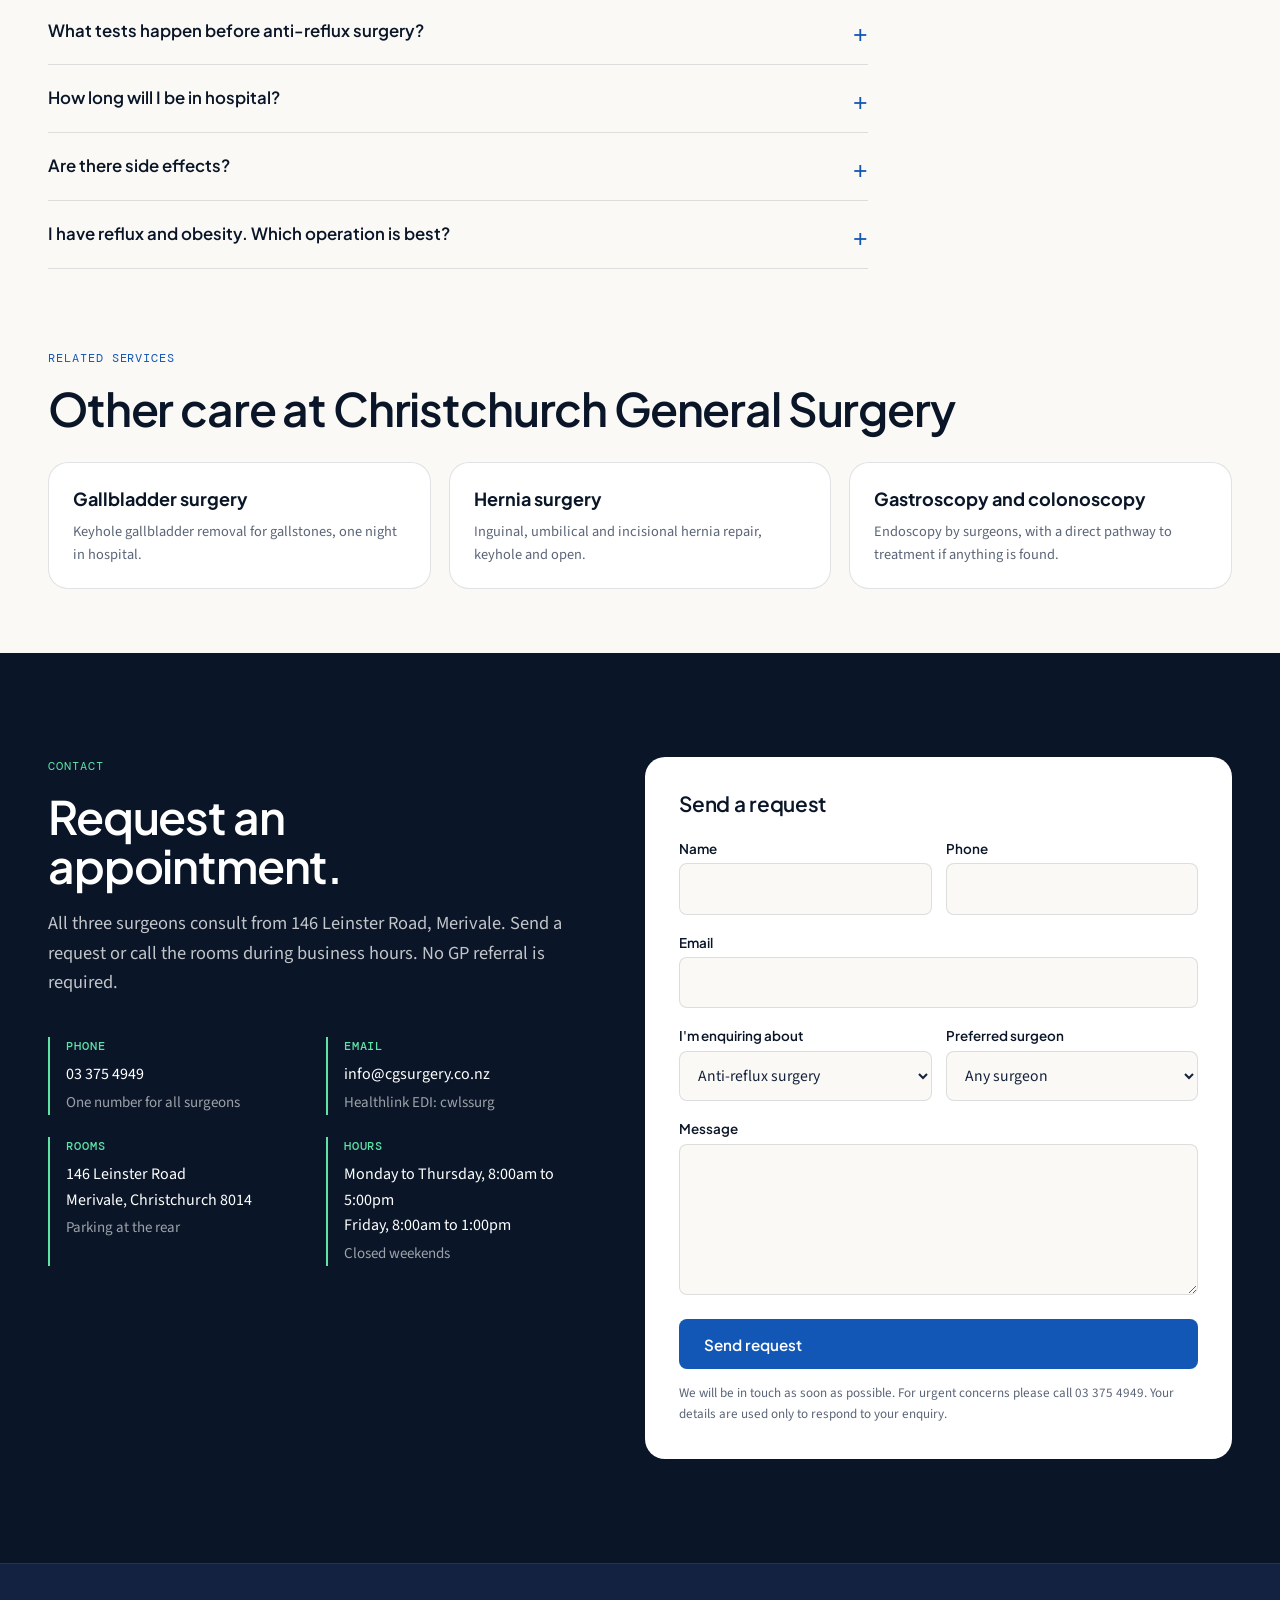
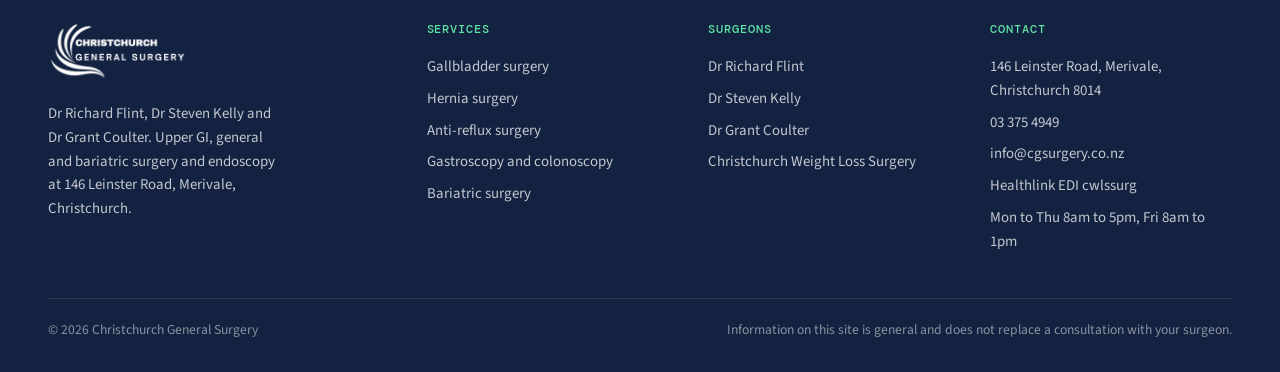
==== commit 48ed5e43: "Anti-reflux page: images, fonts, profile links" ====
--- a/anti-reflux-surgery-christchurch/index.html
+++ b/anti-reflux-surgery-christchurch/index.html
@@ -36,9 +36,8 @@
 window.CGS_ADS_CONVERSION_LABEL='76OHCMGIzs4cEKjw5ptE';
 if(window.CGS_ADS_ID){gtag('config',window.CGS_ADS_ID,{allow_enhanced_conversions:true});}
 </script>
-<link rel="preconnect" href="https://fonts.googleapis.com">
-<link rel="preconnect" href="https://fonts.gstatic.com" crossorigin>
-<link href="https://fonts.googleapis.com/css2?family=Plus+Jakarta+Sans:wght@400;500;600;700&family=Source+Sans+3:wght@400;500;600&family=DM+Mono:wght@400;500&display=swap" rel="stylesheet">
+<link rel="preload" href="/fonts/plus-jakarta-sans.woff2" as="font" type="font/woff2" crossorigin>
+<link rel="preload" href="/fonts/source-sans-3.woff2" as="font" type="font/woff2" crossorigin>
 <link rel="stylesheet" href="/css/site.css">
 <script type="application/ld+json">{
  "@context": "https://schema.org",
@@ -138,7 +137,7 @@
 <a class="skip" href="#main">Skip to content</a>
 <nav class="nav" aria-label="Primary">
   <div class="wrap">
-    <a class="brand" href="/" aria-label="Christchurch General Surgery home"><img src="/images/cgs-logo.png" alt="Christchurch General Surgery" width="820" height="360"></a>
+    <a class="brand" href="/" aria-label="Christchurch General Surgery home"><img src="/images/cgs-logo-300.webp" alt="Christchurch General Surgery" width="300" height="132"></a>
     <button class="menu" type="button" aria-expanded="false" aria-controls="nav-links" aria-label="Open menu"><span></span><span></span><span></span></button>
     <ul id="nav-links">
       <li><a href="/gallbladder-surgery-christchurch/">Gallbladder</a></li>
@@ -209,7 +208,7 @@
   <div class="wrap">
     <span class="mono">Who you will see</span>
     <h2>Your surgeons at Christchurch General Surgery</h2>
-    <div class="who-grid"><div class="who-card"><img src="/images/dr-richard-flint-surgeon-christchurch.jpg" alt="Dr Richard Flint, Upper GI, General and Bariatric Surgeon · consultation, endoscopy and surgery" width="532" height="466" loading="lazy"><div><b>Dr Richard Flint</b><span>Upper GI, General and Bariatric Surgeon · consultation, endoscopy and surgery</span></div></div><div class="who-card"><img src="/images/dr-steven-kelly-surgeon-christchurch.jpg" alt="Dr Steven Kelly, Upper GI, General and Bariatric Surgeon · consultation, endoscopy and surgery" width="900" height="900" loading="lazy"><div><b>Dr Steven Kelly</b><span>Upper GI, General and Bariatric Surgeon · consultation, endoscopy and surgery</span></div></div></div>
+    <div class="who-grid"><div class="who-card"><img src="/images/dr-richard-flint-surgeon-christchurch-532.webp" srcset="/images/dr-richard-flint-surgeon-christchurch-160.webp 160w, /images/dr-richard-flint-surgeon-christchurch-340.webp 340w, /images/dr-richard-flint-surgeon-christchurch-532.webp 532w" sizes="76px" alt="Dr Richard Flint, Upper GI, General and Bariatric Surgeon · consultation, endoscopy and surgery" width="532" height="466" loading="lazy"><div><a href="/dr-richard-flint/"><b>Dr Richard Flint</b></a><span>Upper GI, General and Bariatric Surgeon · consultation, endoscopy and surgery</span></div></div><div class="who-card"><img src="/images/dr-steven-kelly-surgeon-christchurch-600.webp" srcset="/images/dr-steven-kelly-surgeon-christchurch-160.webp 160w, /images/dr-steven-kelly-surgeon-christchurch-340.webp 340w, /images/dr-steven-kelly-surgeon-christchurch-600.webp 600w, /images/dr-steven-kelly-surgeon-christchurch-900.webp 900w" sizes="76px" alt="Dr Steven Kelly, Upper GI, General and Bariatric Surgeon · consultation, endoscopy and surgery" width="900" height="900" loading="lazy"><div><a href="/dr-steven-kelly/"><b>Dr Steven Kelly</b></a><span>Upper GI, General and Bariatric Surgeon · consultation, endoscopy and surgery</span></div></div></div>
   </div>
 </section>
 <section class="faq-simple" id="faq">
@@ -239,10 +238,10 @@
       <h2>Request an appointment.</h2>
       <p class="lede" style="margin-top:18px">All three surgeons consult from 146 Leinster Road, Merivale. Send a request or call the rooms during business hours. No GP referral is required.</p>
       <div class="cinfo">
-        <div><h4>Phone</h4><p><a href="tel:+6433754949">03 375 4949</a></p><small>One number for all surgeons</small></div>
-        <div><h4>Email</h4><p><a href="mailto:info@cgsurgery.co.nz">info@cgsurgery.co.nz</a></p><small>Healthlink EDI: cwlssurg</small></div>
-        <div><h4>Rooms</h4><p>146 Leinster Road<br>Merivale, Christchurch 8014</p><small>Parking at the rear</small></div>
-        <div><h4>Hours</h4><p>Monday to Thursday, 8:00am to 5:00pm<br>Friday, 8:00am to 1:00pm</p><small>Closed weekends</small></div>
+        <div><span class="lbl">Phone</span><p><a href="tel:+6433754949">03 375 4949</a></p><small>One number for all surgeons</small></div>
+        <div><span class="lbl">Email</span><p><a href="mailto:info@cgsurgery.co.nz">info@cgsurgery.co.nz</a></p><small>Healthlink EDI: cwlssurg</small></div>
+        <div><span class="lbl">Rooms</span><p>146 Leinster Road<br>Merivale, Christchurch 8014</p><small>Parking at the rear</small></div>
+        <div><span class="lbl">Hours</span><p>Monday to Thursday, 8:00am to 5:00pm<br>Friday, 8:00am to 1:00pm</p><small>Closed weekends</small></div>
       </div>
     </div>
     <form name="contact" method="POST" action="/thank-you/" data-netlify="true" netlify-honeypot="bot-field">
@@ -271,10 +270,10 @@
 <footer>
   <div class="wrap">
     <div class="fgrid">
-      <div><img src="/images/cgs-logo.png" alt="Christchurch General Surgery" width="820" height="360" loading="lazy"><p style="font-size:.93rem;max-width:34ch">Dr Richard Flint, Dr Steven Kelly and Dr Grant Coulter. Upper GI, general and bariatric surgery and endoscopy at 146 Leinster Road, Merivale, Christchurch.</p></div>
-      <div><h5>Services</h5><ul><li><a href="/gallbladder-surgery-christchurch/">Gallbladder surgery</a></li><li><a href="/hernia-surgery-christchurch/">Hernia surgery</a></li><li><a href="/anti-reflux-surgery-christchurch/">Anti-reflux surgery</a></li><li><a href="/endoscopy-christchurch/">Gastroscopy and colonoscopy</a></li><li><a href="https://cwls.co.nz" rel="noopener">Bariatric surgery</a></li></ul></div>
-      <div><h5>Surgeons</h5><ul><li><a href="https://richardflintsurgery.co.nz" rel="noopener">Dr Richard Flint</a></li><li><a href="https://doctorstevenkelly.com" rel="noopener">Dr Steven Kelly</a></li><li><a href="/#surgeons">Dr Grant Coulter</a></li><li><a href="https://cwls.co.nz" rel="noopener">Christchurch Weight Loss Surgery</a></li></ul></div>
-      <div><h5>Contact</h5><ul><li>146 Leinster Road, Merivale, Christchurch 8014</li><li><a href="tel:+6433754949">03 375 4949</a></li><li><a href="mailto:info@cgsurgery.co.nz">info@cgsurgery.co.nz</a></li><li>Healthlink EDI cwlssurg</li><li>Mon to Thu 8am to 5pm, Fri 8am to 1pm</li></ul></div>
+      <div><img src="/images/cgs-logo-300.webp" alt="Christchurch General Surgery" width="300" height="132" loading="lazy"><p style="font-size:.93rem;max-width:34ch">Dr Richard Flint, Dr Steven Kelly and Dr Grant Coulter. Upper GI, general and bariatric surgery and endoscopy at 146 Leinster Road, Merivale, Christchurch.</p></div>
+      <div><span class="fh">Services</span><ul><li><a href="/gallbladder-surgery-christchurch/">Gallbladder surgery</a></li><li><a href="/hernia-surgery-christchurch/">Hernia surgery</a></li><li><a href="/anti-reflux-surgery-christchurch/">Anti-reflux surgery</a></li><li><a href="/endoscopy-christchurch/">Gastroscopy and colonoscopy</a></li><li><a href="https://cwls.co.nz" rel="noopener">Bariatric surgery</a></li></ul></div>
+      <div><span class="fh">Surgeons</span><ul><li><a href="/dr-richard-flint/">Dr Richard Flint</a></li><li><a href="/dr-steven-kelly/">Dr Steven Kelly</a></li><li><a href="/dr-grant-coulter/">Dr Grant Coulter</a></li><li><a href="https://cwls.co.nz" rel="noopener">Christchurch Weight Loss Surgery</a></li></ul></div>
+      <div><span class="fh">Contact</span><ul><li>146 Leinster Road, Merivale, Christchurch 8014</li><li><a href="tel:+6433754949">03 375 4949</a></li><li><a href="mailto:info@cgsurgery.co.nz">info@cgsurgery.co.nz</a></li><li>Healthlink EDI cwlssurg</li><li>Mon to Thu 8am to 5pm, Fri 8am to 1pm</li></ul></div>
     </div>
     <div class="fbot"><span>&copy; 2026 Christchurch General Surgery</span><span>Information on this site is general and does not replace a consultation with your surgeon.</span></div>
   </div>
--- a/css/site.css
+++ b/css/site.css
@@ -1,8 +1,13 @@
+/* Self-hosted fonts (SIL Open Font License) */
+@font-face{font-family:'Plus Jakarta Sans';font-style:normal;font-display:swap;font-weight:200 800;src:url(/fonts/plus-jakarta-sans.woff2) format('woff2')}
+@font-face{font-family:'Source Sans 3';font-style:normal;font-display:swap;font-weight:200 900;src:url(/fonts/source-sans-3.woff2) format('woff2')}
+@font-face{font-family:'DM Mono';font-style:normal;font-display:swap;font-weight:400;src:url(/fonts/dm-mono-400.woff2) format('woff2')}
+@font-face{font-family:'DM Mono';font-style:normal;font-display:swap;font-weight:500;src:url(/fonts/dm-mono-500.woff2) format('woff2')}
 
 :root{
   color-scheme:light;
   --ivory:#FAF9F6; --white:#FFFFFF; --pale:#E8EEF5; --pale-2:#F1F4F8;
-  --ink:#0A1628; --ink-2:#132240; --blue:#1257B5; --blue-h:#0E4694; --mint:#5EE3A6; --mint-d:#1C9C68;
+  --ink:#0A1628; --ink-2:#132240; --blue:#1257B5; --blue-h:#0E4694; --mint:#5EE3A6; --mint-d:#13784F;
   --text:#14213A; --muted:#5B6577; --line:rgba(10,22,40,.12);
   --disp:'Plus Jakarta Sans','Helvetica Neue',Arial,sans-serif; --body:'Source Sans 3','Helvetica Neue',Arial,sans-serif; --mono:'DM Mono',ui-monospace,Menlo,monospace;
   --r:8px; --r-lg:20px; --max:1240px;
@@ -77,7 +82,7 @@
 .tile.dark li{background:rgba(255,255,255,.12);color:#fff}
 .tile.blue li{background:rgba(255,255,255,.18);color:#fff}
 .tile .link{margin-top:auto;padding-top:14px}
-.tile.dark .link,.tile.blue .link{color:var(--mint)}
+.tile.dark .link,.tile.blue .link{color:#A6F3CF}.tile.blue .mono{color:#A6F3CF!important}
 .tile .big-n{font-family:var(--disp);font-weight:700;font-size:3.4rem;letter-spacing:-.04em;line-height:1;color:var(--mint);font-variant-numeric:tabular-nums}
 /* OUTCOMES */
 .out{background:var(--pale-2);border-top:1px solid var(--line);border-bottom:1px solid var(--line)}
@@ -127,7 +132,7 @@
 .contact .wrap{display:grid;grid-template-columns:1fr 1.1fr;gap:64px;align-items:start}
 .cinfo{display:grid;grid-template-columns:1fr 1fr;gap:22px;margin-top:40px}
 .cinfo div{border-left:2px solid var(--mint);padding-left:16px}
-.cinfo h4{font-family:var(--mono);font-size:.74rem;letter-spacing:.08em;text-transform:uppercase;color:var(--mint);margin-bottom:6px;font-weight:500}
+.cinfo .lbl{display:block;font-family:var(--mono);font-size:.74rem;letter-spacing:.08em;text-transform:uppercase;color:var(--mint);margin-bottom:6px;font-weight:500}
 .cinfo p{font-size:1rem}
 .cinfo small{color:rgba(255,255,255,.6);display:block;margin-top:3px}
 form{background:var(--white);color:var(--text);border-radius:var(--r-lg);padding:34px;display:flex;flex-direction:column;gap:14px}
@@ -142,7 +147,7 @@
 footer{background:var(--ink-2);color:rgba(255,255,255,.75);padding:56px 0 32px;border-top:1px solid rgba(255,255,255,.08)}
 .fgrid{display:grid;grid-template-columns:1.4fr 1fr 1fr 1fr;gap:40px}
 footer img{height:64px;width:auto;margin-bottom:18px;filter:brightness(0) invert(1)}
-footer h5{font-family:var(--mono);font-size:.74rem;letter-spacing:.08em;text-transform:uppercase;color:var(--mint);margin-bottom:12px;font-weight:500}
+footer .fh{display:block;font-family:var(--mono);font-size:.74rem;letter-spacing:.08em;text-transform:uppercase;color:var(--mint);margin-bottom:12px;font-weight:500}
 footer li{font-size:.93rem;padding:4px 0}
 footer li a:hover{color:#fff}
 .fbot{margin-top:40px;padding-top:20px;border-top:1px solid rgba(255,255,255,.1);display:flex;justify-content:space-between;gap:16px;flex-wrap:wrap;font-size:.85rem;color:rgba(255,255,255,.5)}
@@ -241,3 +246,14 @@
   .nav .right .btn{display:none}
   .nav .phone{display:inline-flex}
 }
+
+/* Surgeon profile pages */
+.profile-hero .ph-grid{display:grid;grid-template-columns:200px 1fr;gap:40px;align-items:center}
+.profile-hero .ph-grid img{width:200px;height:200px;object-fit:cover;object-position:center 20%;border-radius:var(--r-lg);border:3px solid rgba(255,255,255,.15)}
+.profile-hero h1{max-width:none}
+.page-hero p.ph-quals{font-family:var(--mono);font-size:.85rem;letter-spacing:.08em;color:#A6F3CF;margin:10px 0 0}
+.prose .tl{list-style:none;padding:0;margin:8px 0 28px}
+.prose .tl{gap:0}.prose .tl li{margin:0;padding-left:0}.prose .tl li::before{display:none}
+.doc .acts .link.profile{font-weight:700}
+.who-card a{color:inherit}.who-card a:hover b{text-decoration:underline}
+@media (max-width:640px){.profile-hero .ph-grid{grid-template-columns:1fr;gap:24px}.profile-hero .ph-grid img{width:140px;height:140px}}
